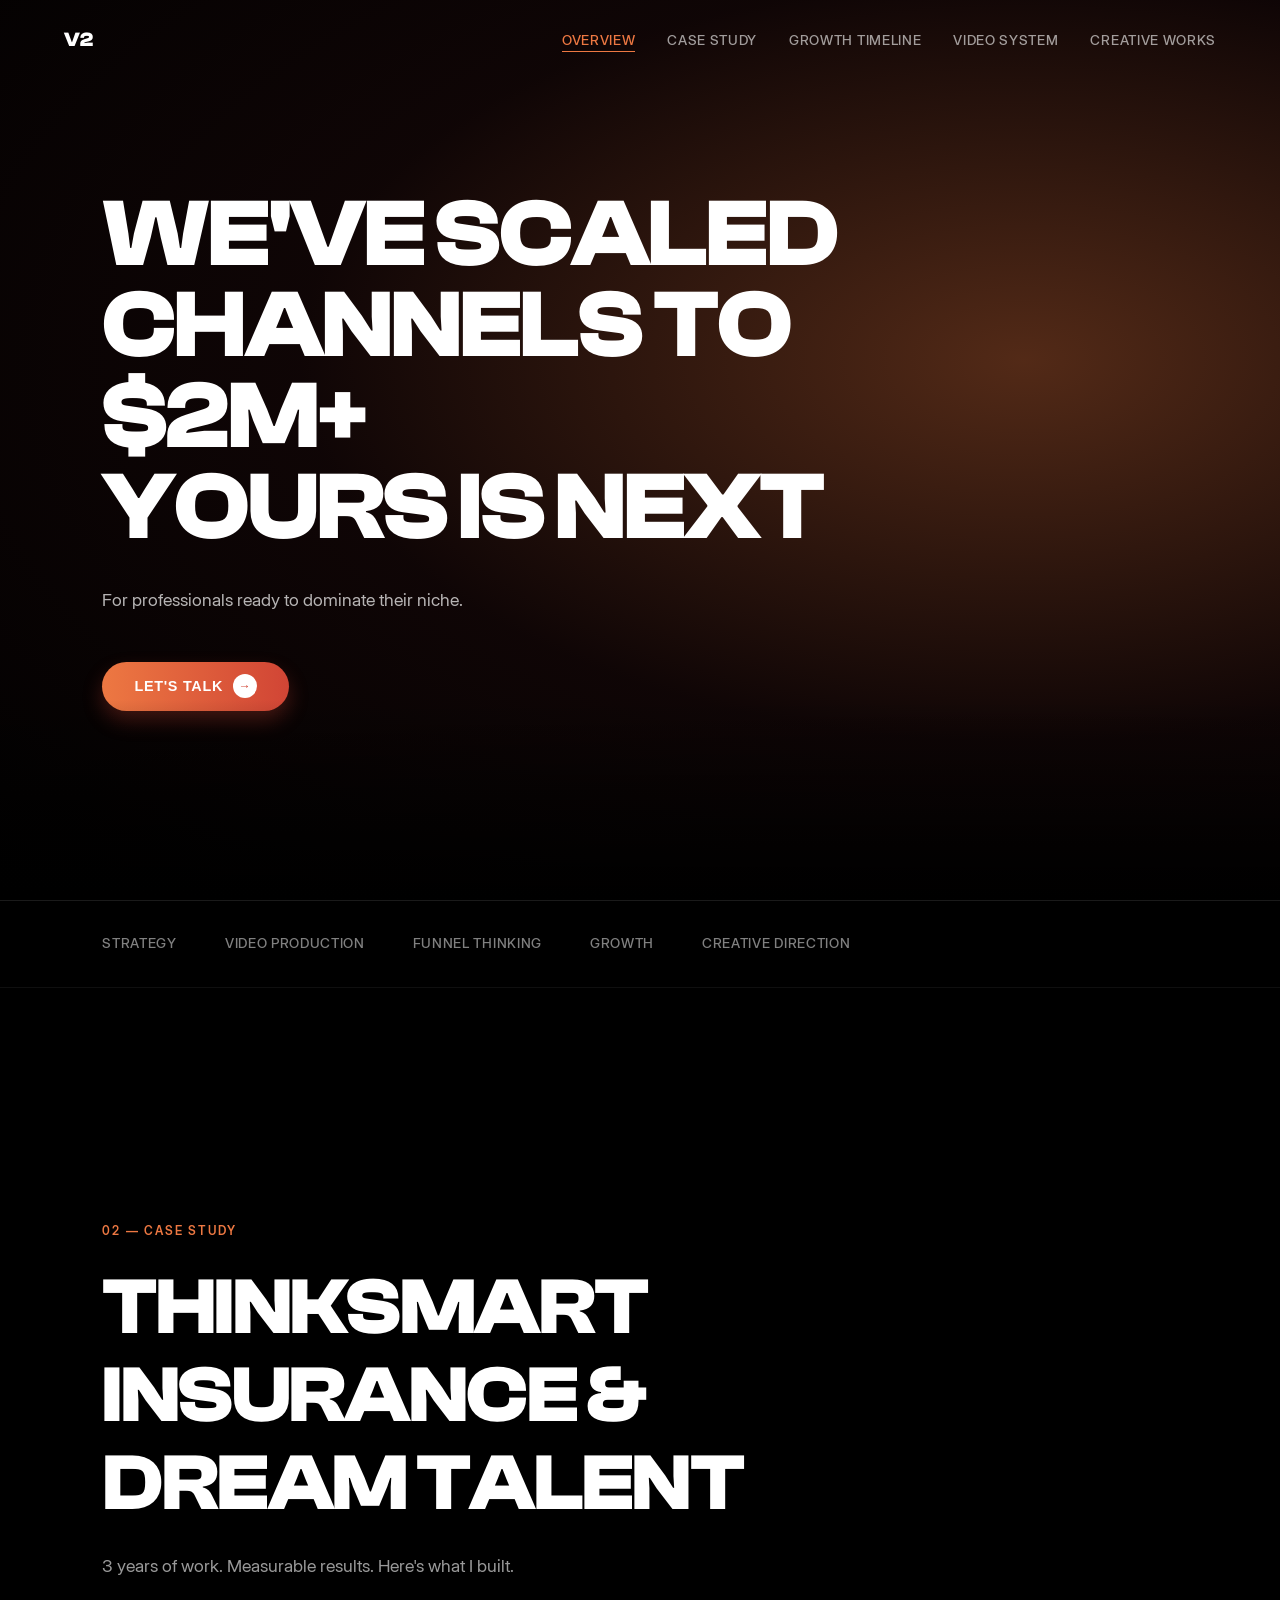
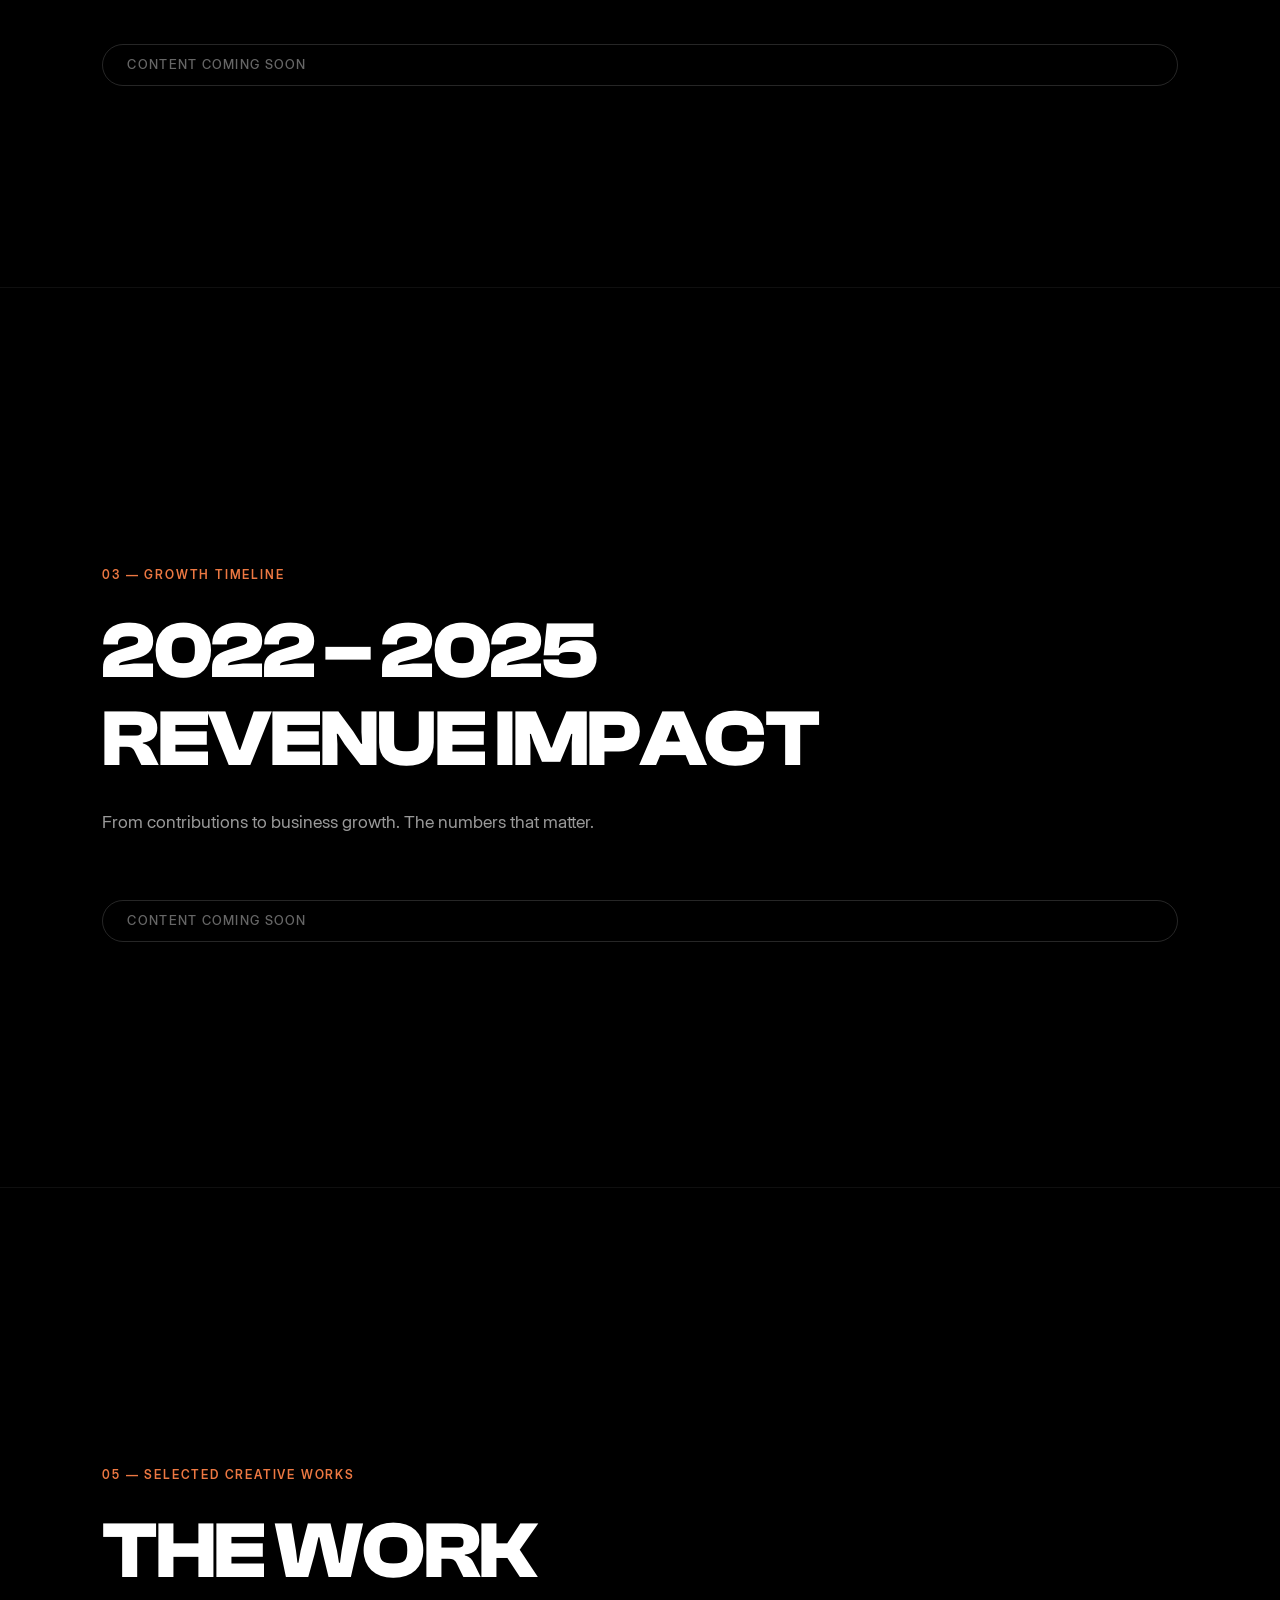
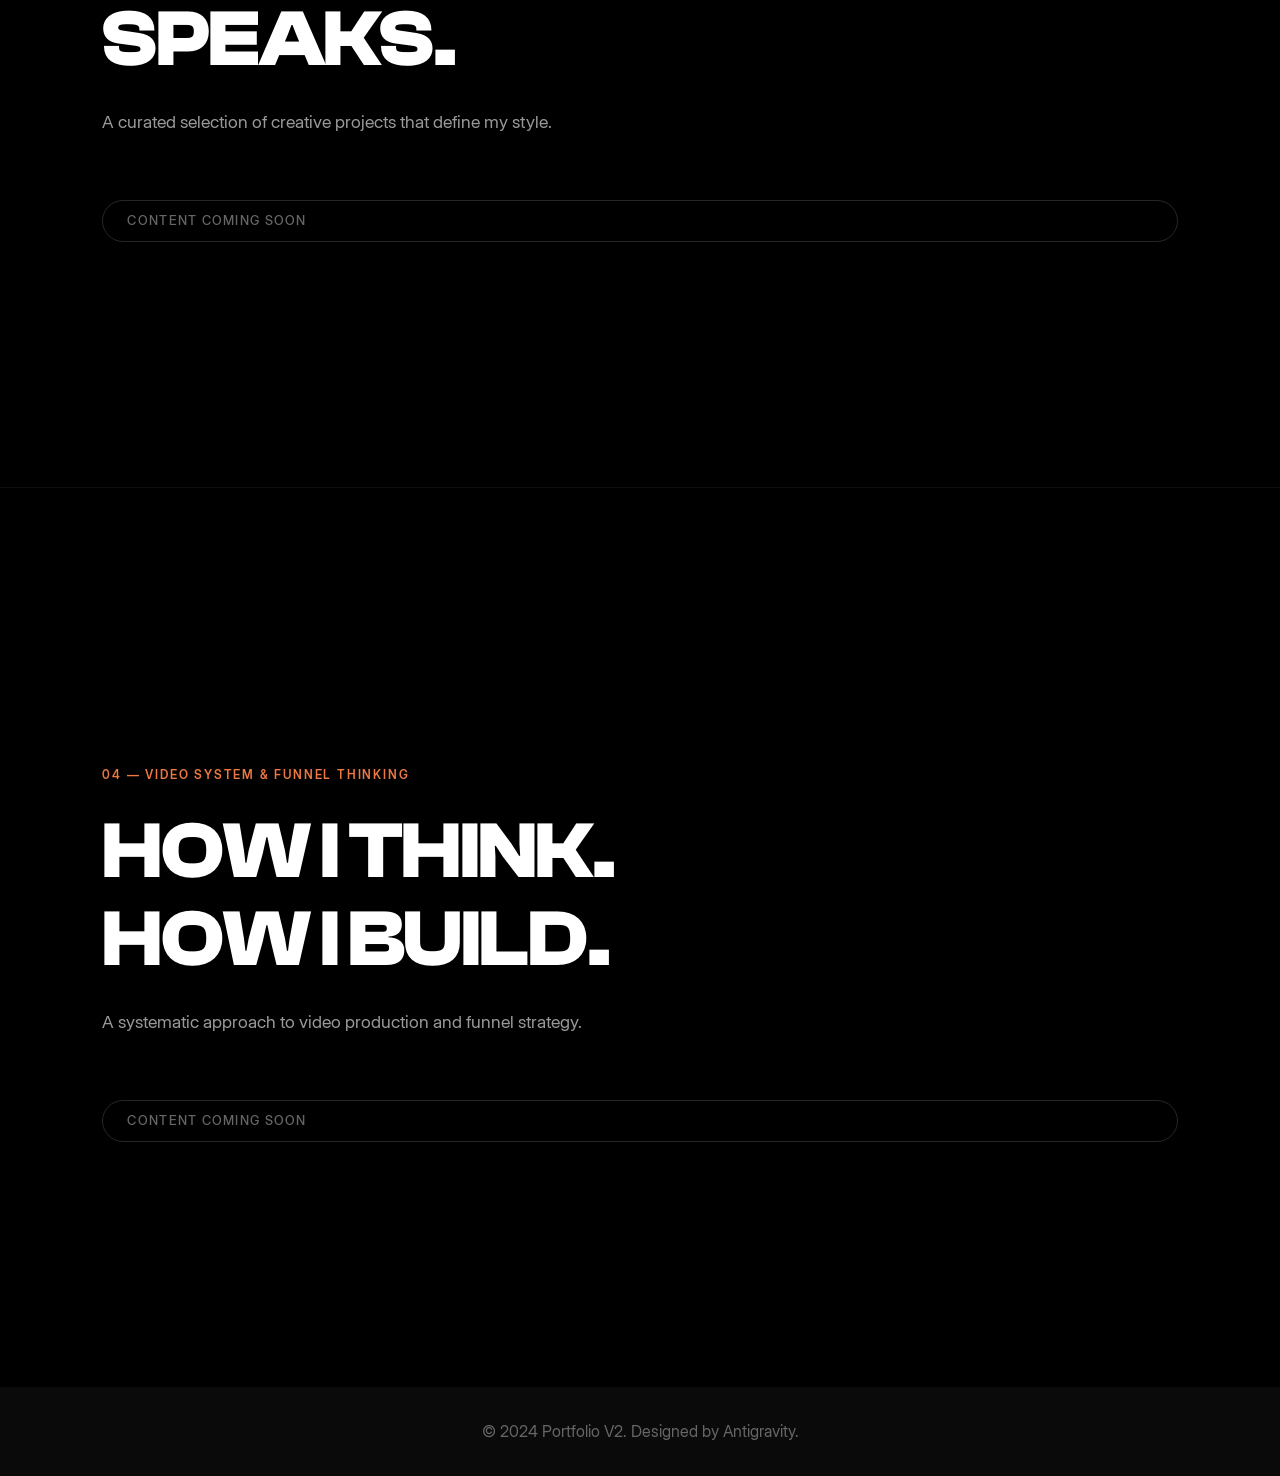
==== index.html @ 2a6b9596 "Add 5-section navigation and modular components" ====
<!doctype html>
<html lang="en">
  <head>
    <meta charset="UTF-8" />
    <meta name="viewport" content="width=device-width, initial-scale=1.0" />
    <title>Portfolio V2 | Modern Design</title>
    <link rel="stylesheet" href="style.css" />
    <meta name="description" content="My Personal Portfolio - A modern and sophisticated website design." />
  </head>
  <body>
    <div id="header-root"></div>
    <main id="main-root"></main>
    <div id="footer-root"></div>

    <script>
      async function loadComponent(id, path) {
        try {
          const res = await fetch(path);
          const html = await res.text();
          document.getElementById(id).insertAdjacentHTML('beforeend', html);
        } catch (e) {
          console.error(`Error loading ${path}:`, e);
        }
      }

      async function init() {
        await loadComponent('header-root', 'components/header.html');
        await Promise.all([
          loadComponent('main-root', 'components/hero.html'),
          loadComponent('main-root', 'components/case-study.html'),
          loadComponent('main-root', 'components/growth-timeline.html'),
          loadComponent('main-root', 'components/video-system.html'),
          loadComponent('main-root', 'components/creative-works.html'),
        ]);
        await loadComponent('footer-root', 'components/footer.html');

        // Smooth scroll for nav links
        document.querySelectorAll('.nav-link').forEach(link => {
          link.addEventListener('click', e => {
            e.preventDefault();
            const target = document.querySelector(link.getAttribute('href'));
            if (target) target.scrollIntoView({ behavior: 'smooth' });
          });
        });

        // Active nav highlight on scroll
        const sections = document.querySelectorAll('section[id]');
        const navLinks = document.querySelectorAll('.nav-link');
        const observer = new IntersectionObserver((entries) => {
          entries.forEach(entry => {
            if (entry.isIntersecting) {
              navLinks.forEach(link => link.classList.remove('active'));
              const active = document.querySelector(`.nav-link[href="#${entry.target.id}"]`);
              if (active) active.classList.add('active');
            }
          });
        }, { threshold: 0.4 });
        sections.forEach(s => observer.observe(s));
      }

      window.addEventListener('DOMContentLoaded', init);
    </script>
  </body>
</html>
---- style.css ----
/* Fonts Setup */
@font-face {
  font-family: 'Clash Display';
  src: url('assets/fonts/clash-display-font/ClashDisplay-Regular.otf') format('opentype');
  font-weight: 400;
  font-style: normal;
}

@font-face {
  font-family: 'Clash Display';
  src: url('assets/fonts/clash-display-font/ClashDisplay-Medium.otf') format('opentype');
  font-weight: 500;
  font-style: normal;
}

@font-face {
  font-family: 'Clash Display';
  src: url('assets/fonts/clash-display-font/ClashDisplay-Semibold.otf') format('opentype');
  font-weight: 600;
  font-style: normal;
}

@font-face {
  font-family: 'Clash Display';
  src: url('assets/fonts/clash-display-font/ClashDisplay-Bold.otf') format('opentype');
  font-weight: 700;
  font-style: normal;
}

@font-face {
  font-family: 'Inter Display';
  src: url('assets/fonts/Inter%20Display/InterDisplay-Regular.ttf') format('truetype');
  font-weight: 400;
  font-style: normal;
}

@font-face {
  font-family: 'Inter Display';
  src: url('assets/fonts/Inter%20Display/InterDisplay-Medium.ttf') format('truetype');
  font-weight: 500;
  font-style: normal;
}

@font-face {
  font-family: 'Inter Display';
  src: url('assets/fonts/Inter%20Display/InterDisplay-SemiBold.ttf') format('truetype');
  font-weight: 600;
  font-style: normal;
}

@font-face {
  font-family: 'Inter Display';
  src: url('assets/fonts/Inter%20Display/InterDisplay-Bold.ttf') format('truetype');
  font-weight: 700;
  font-style: normal;
}

:root {
  --primary-color: #ed7842;
  --primary-light: #ec663c;
  --primary-dark: #d14535;
  --primary-deep: #642325;
  --background-color: #000000;
  --text-color: #ffffff;
  --secondary-bg: #0a0a0a;
  --accent-color: #ed7842;
  --font-heading: 'Clash Display', sans-serif;
  --font-body: 'Inter Display', sans-serif;
  --gradient-main: radial-gradient(circle at 70% 30%, var(--primary-color) 0%, var(--primary-deep) 100%);
}

* {
  margin: 0;
  padding: 0;
  box-sizing: border-box;
}

body {
  font-family: var(--font-body);
  background-color: var(--background-color);
  color: var(--text-color);
  line-height: 1.6;
  overflow-x: hidden;
  -webkit-font-smoothing: antialiased;
}

h1,
h2,
h3,
h4,
h5 {
  font-family: var(--font-heading);
  font-weight: 700;
  line-height: 1.1;
  text-transform: uppercase;
  letter-spacing: -0.02em;
}

header {
  padding: 1.5rem 5%;
  background: transparent;
  position: absolute;
  width: 100%;
  top: 0;
  z-index: 1000;
}

nav {
  display: flex;
  justify-content: space-between;
  align-items: center;
}

.logo {
  font-family: var(--font-heading);
  font-size: 1.25rem;
  font-weight: 900;
  text-transform: uppercase;
  color: #fff;
}

nav ul {
  display: flex;
  list-style: none;
  gap: 2rem;
}

nav ul li a {
  text-decoration: none;
  color: rgba(255, 255, 255, 0.6);
  font-weight: 500;
  font-size: 0.85rem;
  text-transform: uppercase;
  letter-spacing: 0.05em;
  transition: color 0.3s ease;
}

nav ul li a:hover,
nav ul li a.active {
  color: var(--accent-color);
}

nav ul li a.active {
  position: relative;
}

nav ul li a.active::after {
  content: '';
  position: absolute;
  bottom: -4px;
  left: 0;
  width: 100%;
  height: 1px;
  background: var(--accent-color);
}

/* Section Pages */
.section-page {
  min-height: 100vh;
  display: flex;
  flex-direction: column;
  justify-content: center;
  padding: 8rem 8% 6rem;
  background: var(--background-color);
  border-top: 1px solid rgba(255, 255, 255, 0.06);
}

.section-label {
  font-size: 0.75rem;
  font-weight: 600;
  text-transform: uppercase;
  letter-spacing: 0.15em;
  color: var(--accent-color);
  margin-bottom: 1.5rem;
  font-family: var(--font-body);
}

.section-page h2 {
  font-size: clamp(2.5rem, 7vw, 5rem);
  margin-bottom: 1.5rem;
  max-width: 800px;
}

.section-desc {
  font-size: 1.1rem;
  color: rgba(255, 255, 255, 0.6);
  max-width: 600px;
  margin-bottom: 4rem;
}

.coming-soon {
  display: inline-block;
  padding: 0.6rem 1.5rem;
  border: 1px solid rgba(255,255,255,0.15);
  border-radius: 50px;
  font-size: 0.8rem;
  font-weight: 500;
  color: rgba(255,255,255,0.4);
  font-family: var(--font-body);
  text-transform: uppercase;
  letter-spacing: 0.1em;
}

.hero {
  min-height: 100vh;
  display: flex;
  flex-direction: column;
  justify-content: center;
  align-items: flex-start;
  text-align: left;
  padding: 0 8%;
  background: radial-gradient(
    ellipse at 80% 40%,
    rgba(237, 120, 66, 0.35) 0%,
    rgba(100, 35, 37, 0.15) 50%,
    rgba(0, 0, 0, 1) 100%
  );
  position: relative;
  overflow: hidden;
}

.hero::after {
  content: '';
  position: absolute;
  bottom: 0;
  left: 0;
  width: 100%;
  height: 200px;
  background: linear-gradient(to bottom, transparent, var(--background-color));
}

.hero h1 {
  font-size: clamp(3rem, 10vw, 6rem);
  margin-bottom: 2rem;
  max-width: 900px;
  line-height: 0.95;
}

.highlight {
  color: var(--text-color);
  -webkit-text-fill-color: initial;
  background: none;
}

.hero p {
  font-size: 1.1rem;
  color: rgba(255, 255, 255, 0.7);
  margin-bottom: 3rem;
  max-width: 650px;
  font-weight: 400;
}

.cta {
  padding: 0.8rem 2rem;
  font-size: 0.9rem;
  font-weight: 700;
  text-transform: uppercase;
  letter-spacing: 0.05em;
  background: linear-gradient(to right, #ed7842, #d14535);
  color: white;
  border: none;
  border-radius: 50px;
  cursor: pointer;
  display: flex;
  align-items: center;
  gap: 10px;
  transition: all 0.3s cubic-bezier(0.4, 0, 0.2, 1);
  box-shadow: 0 10px 20px rgba(209, 69, 53, 0.3);
}

.cta::after {
  content: '→';
  display: flex;
  align-items: center;
  justify-content: center;
  width: 24px;
  height: 24px;
  background: white;
  color: var(--primary-dark);
  border-radius: 50%;
  font-size: 12px;
}

.cta:hover {
  transform: translateY(-3px) scale(1.02);
  box-shadow: 0 15px 30px rgba(209, 69, 53, 0.4);
}

.topic-list {
  display: flex;
  gap: 3rem;
  padding: 2rem 8%;
  border-top: 1px solid rgba(255, 255, 255, 0.1);
  background: var(--background-color);
  overflow-x: auto;
  scrollbar-width: none;
}

.topic-list::-webkit-scrollbar {
  display: none;
}

.topic-item {
  white-space: nowrap;
  font-size: 0.85rem;
  font-weight: 500;
  color: rgba(255, 255, 255, 0.5);
  text-transform: uppercase;
  letter-spacing: 0.05em;
}

footer {
  padding: 2rem;
  text-align: center;
  background: var(--secondary-bg);
  color: #666;
}
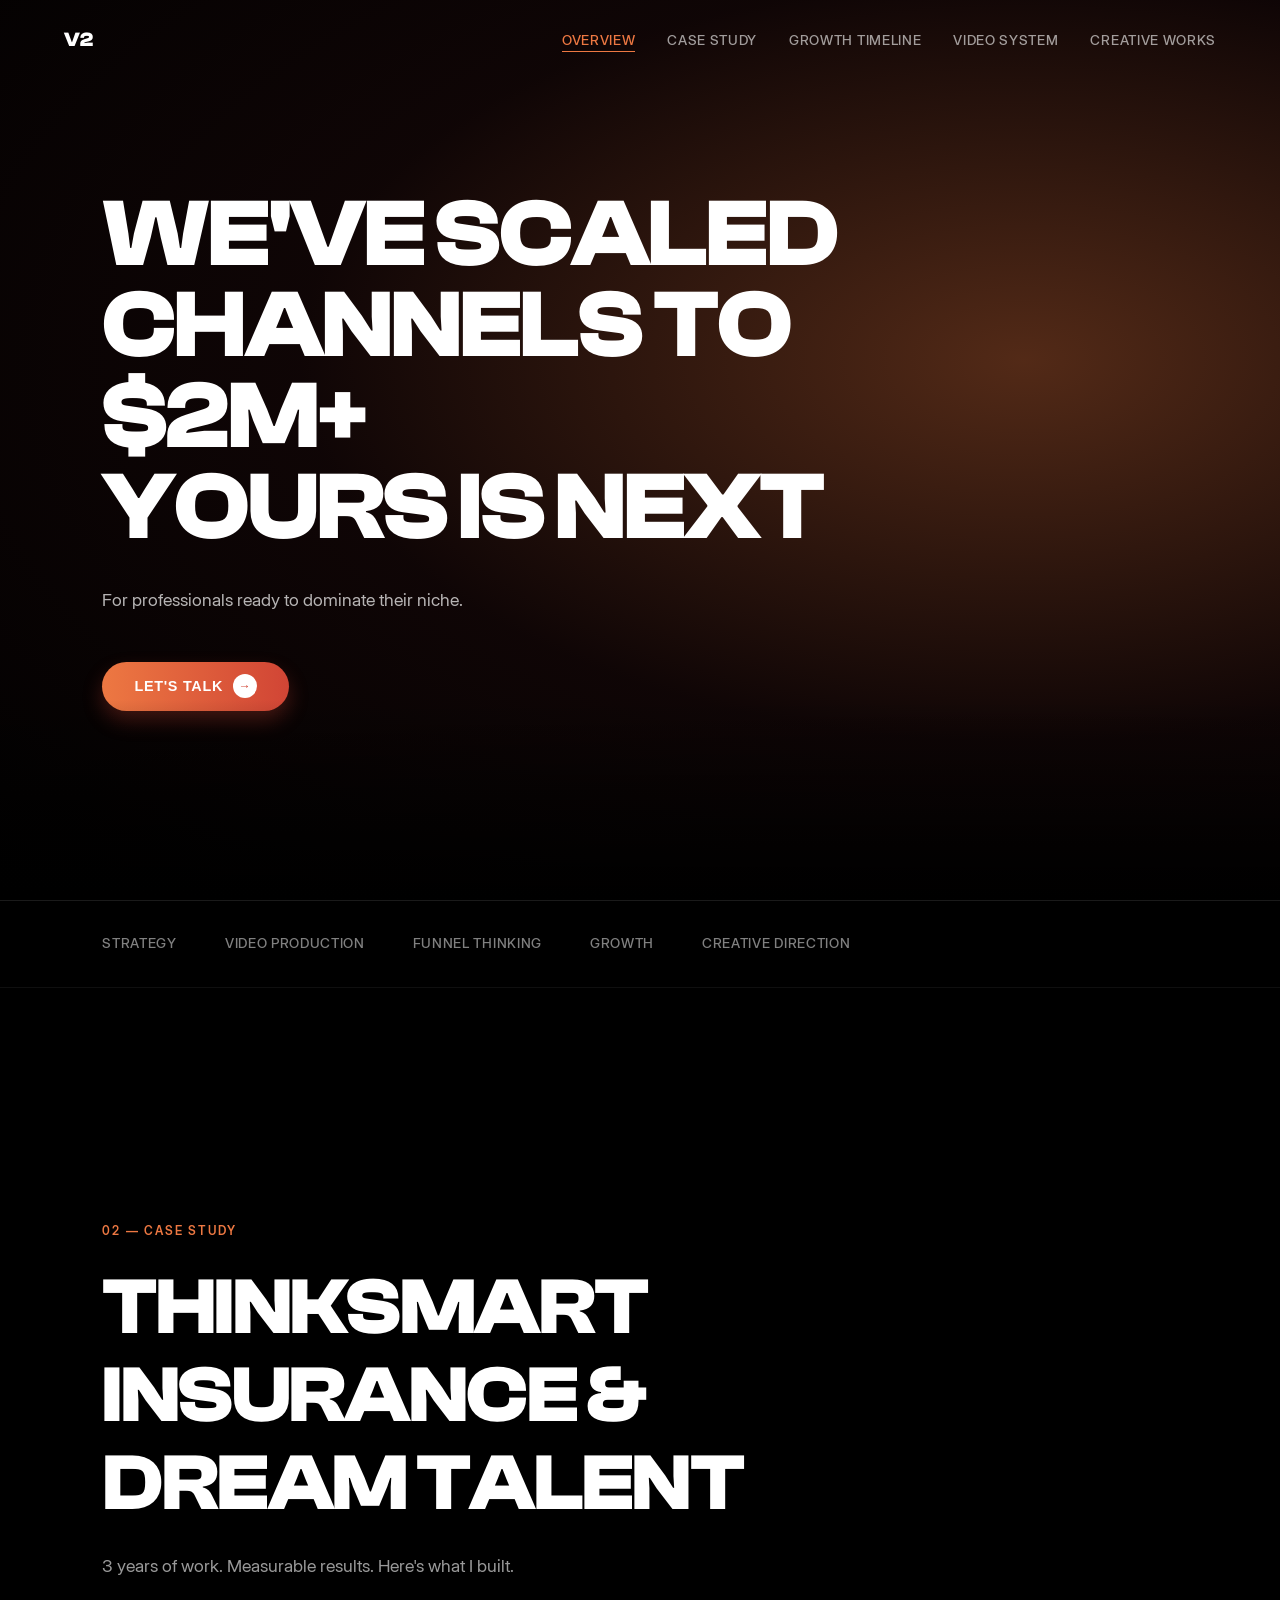
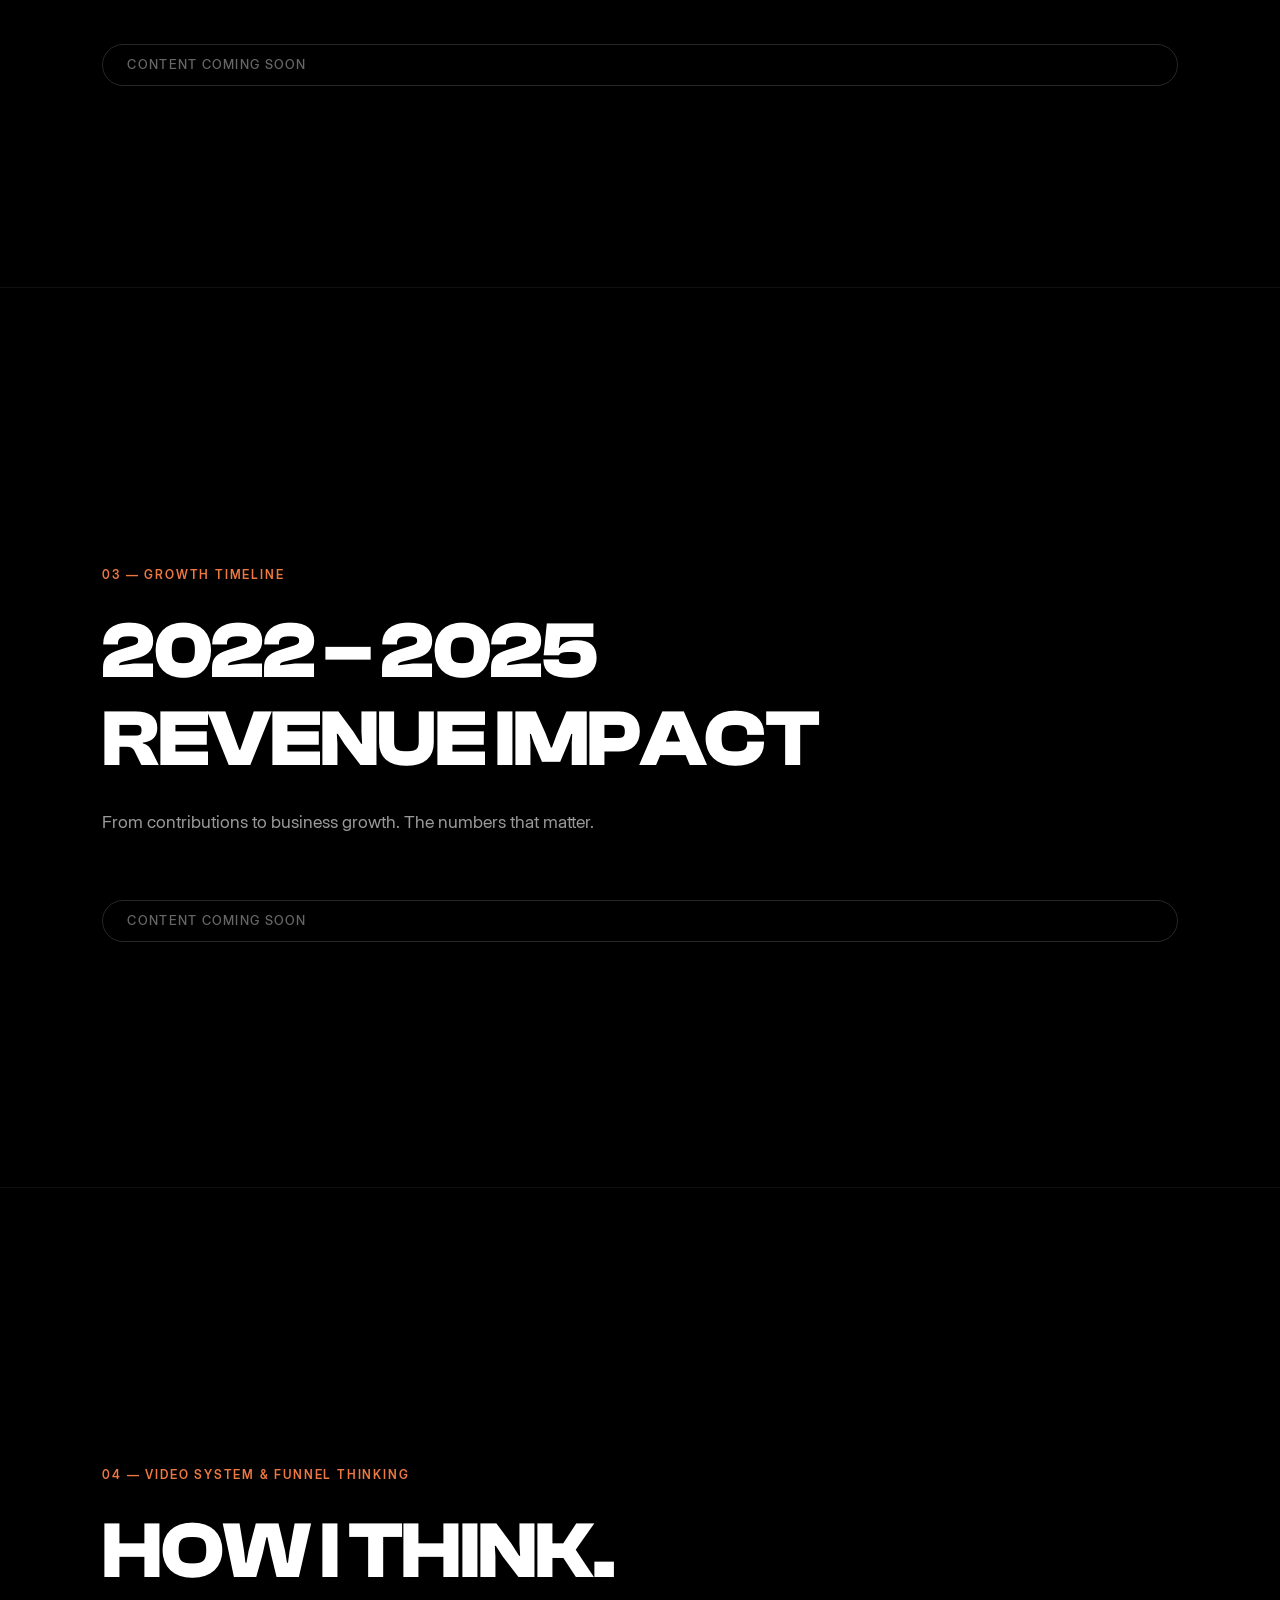
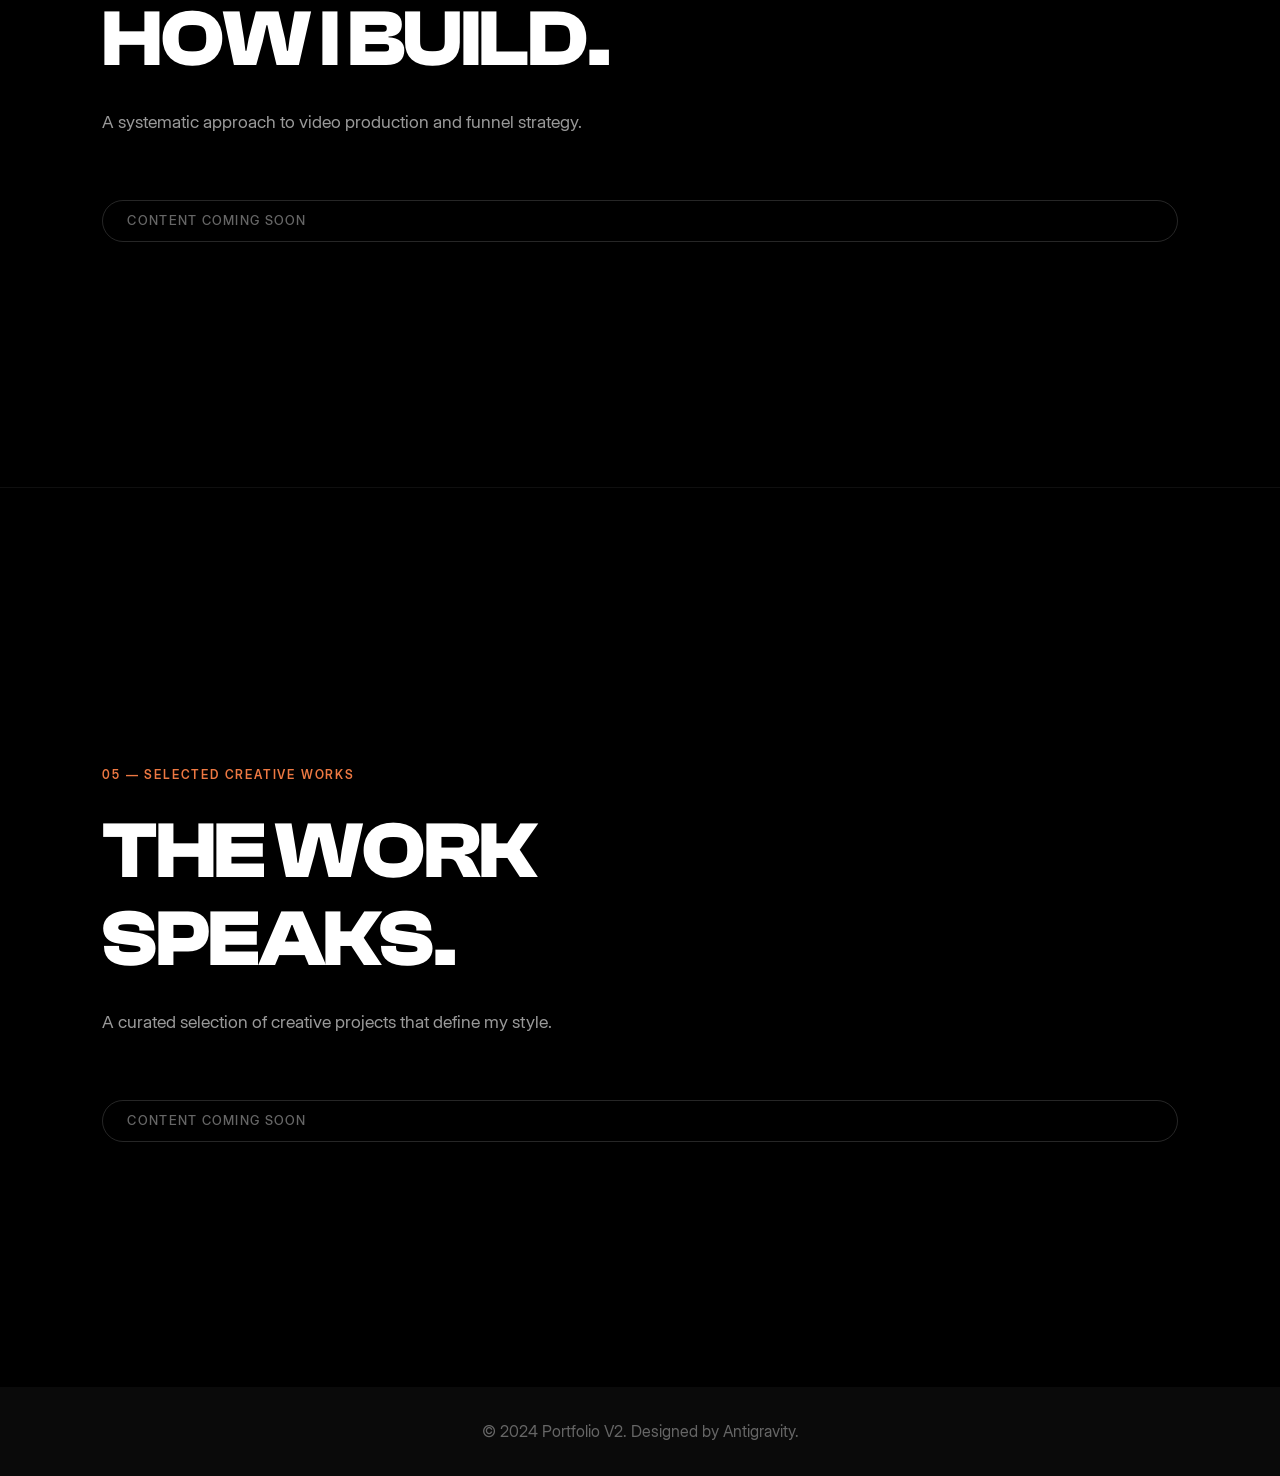
==== commit 5d1e6018: "Fix section load order - Overview first, sequential loading" ====
--- a/index.html
+++ b/index.html
@@ -25,13 +25,14 @@
 
       async function init() {
         await loadComponent('header-root', 'components/header.html');
-        await Promise.all([
-          loadComponent('main-root', 'components/hero.html'),
-          loadComponent('main-root', 'components/case-study.html'),
-          loadComponent('main-root', 'components/growth-timeline.html'),
-          loadComponent('main-root', 'components/video-system.html'),
-          loadComponent('main-root', 'components/creative-works.html'),
-        ]);
+
+        // Load sections in strict order: 1 → 2 → 3 → 4 → 5
+        await loadComponent('main-root', 'components/hero.html');
+        await loadComponent('main-root', 'components/case-study.html');
+        await loadComponent('main-root', 'components/growth-timeline.html');
+        await loadComponent('main-root', 'components/video-system.html');
+        await loadComponent('main-root', 'components/creative-works.html');
+
         await loadComponent('footer-root', 'components/footer.html');
 
         // Smooth scroll for nav links
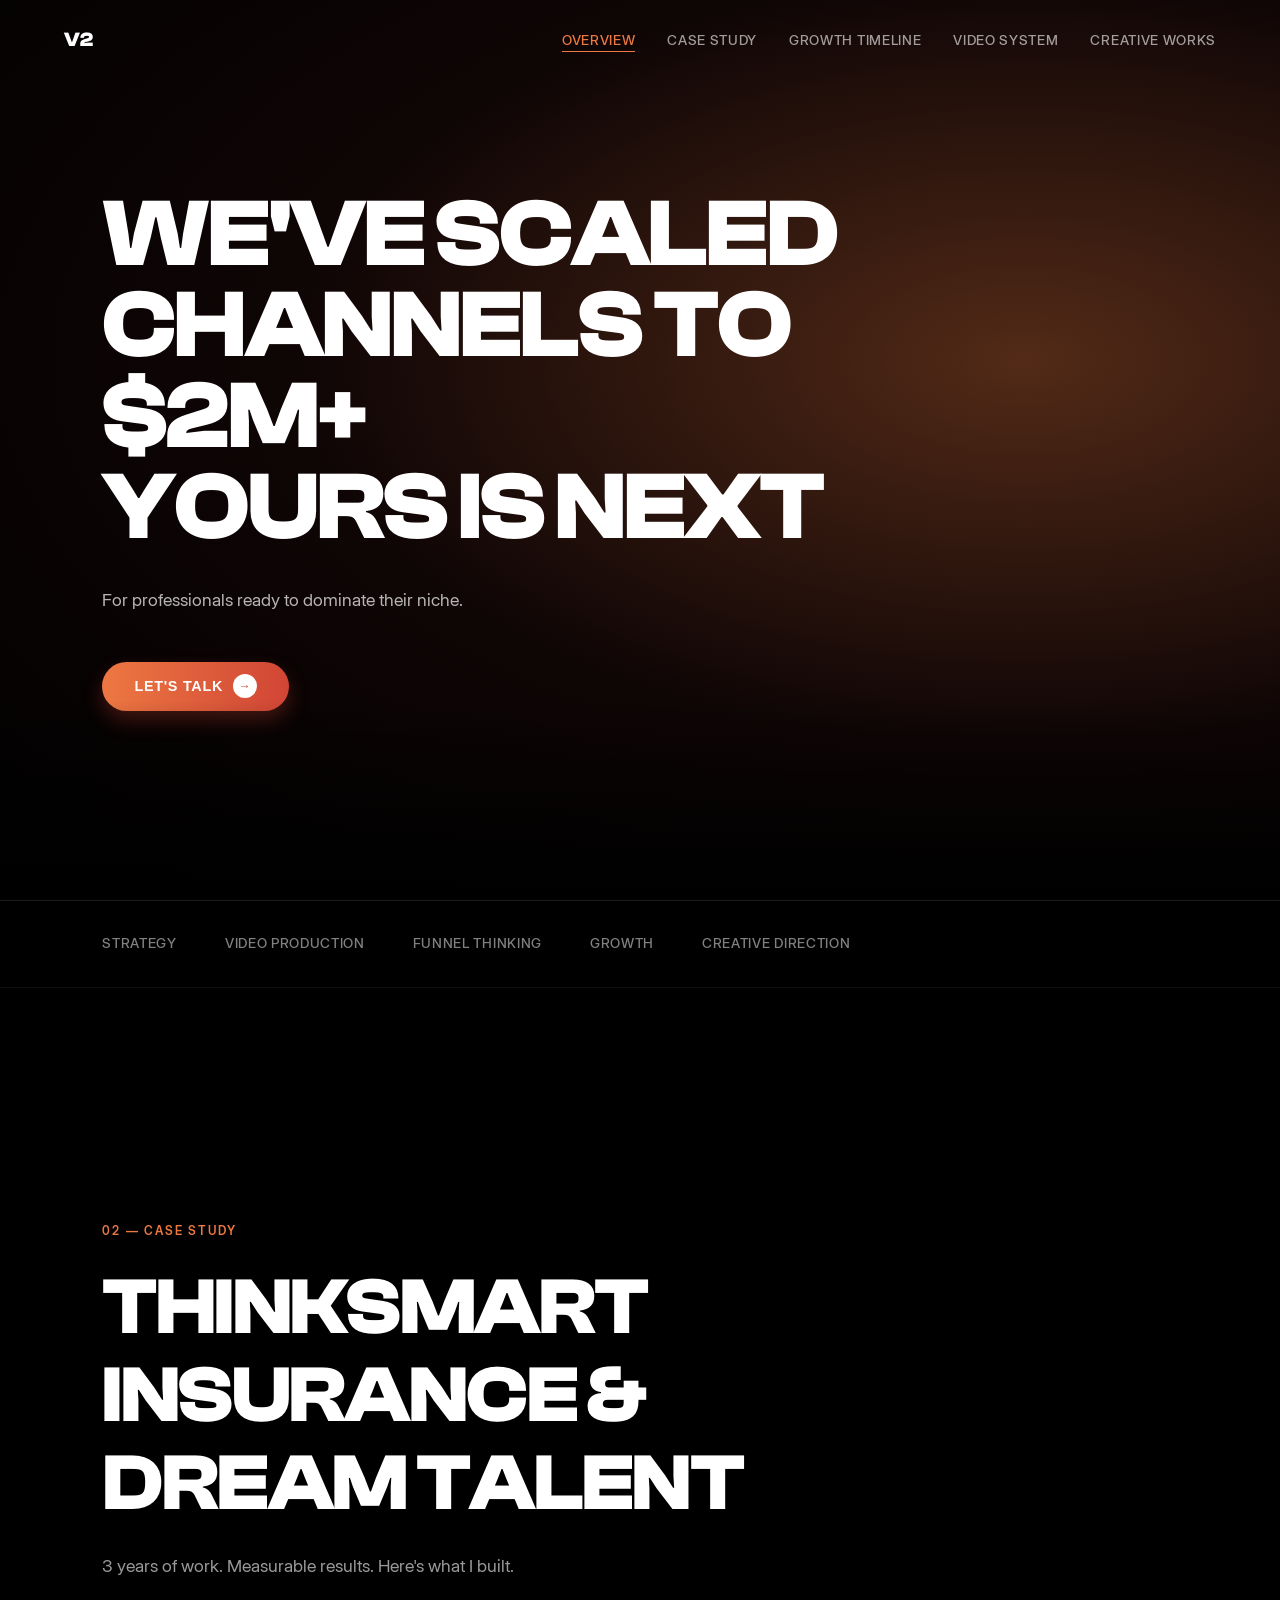
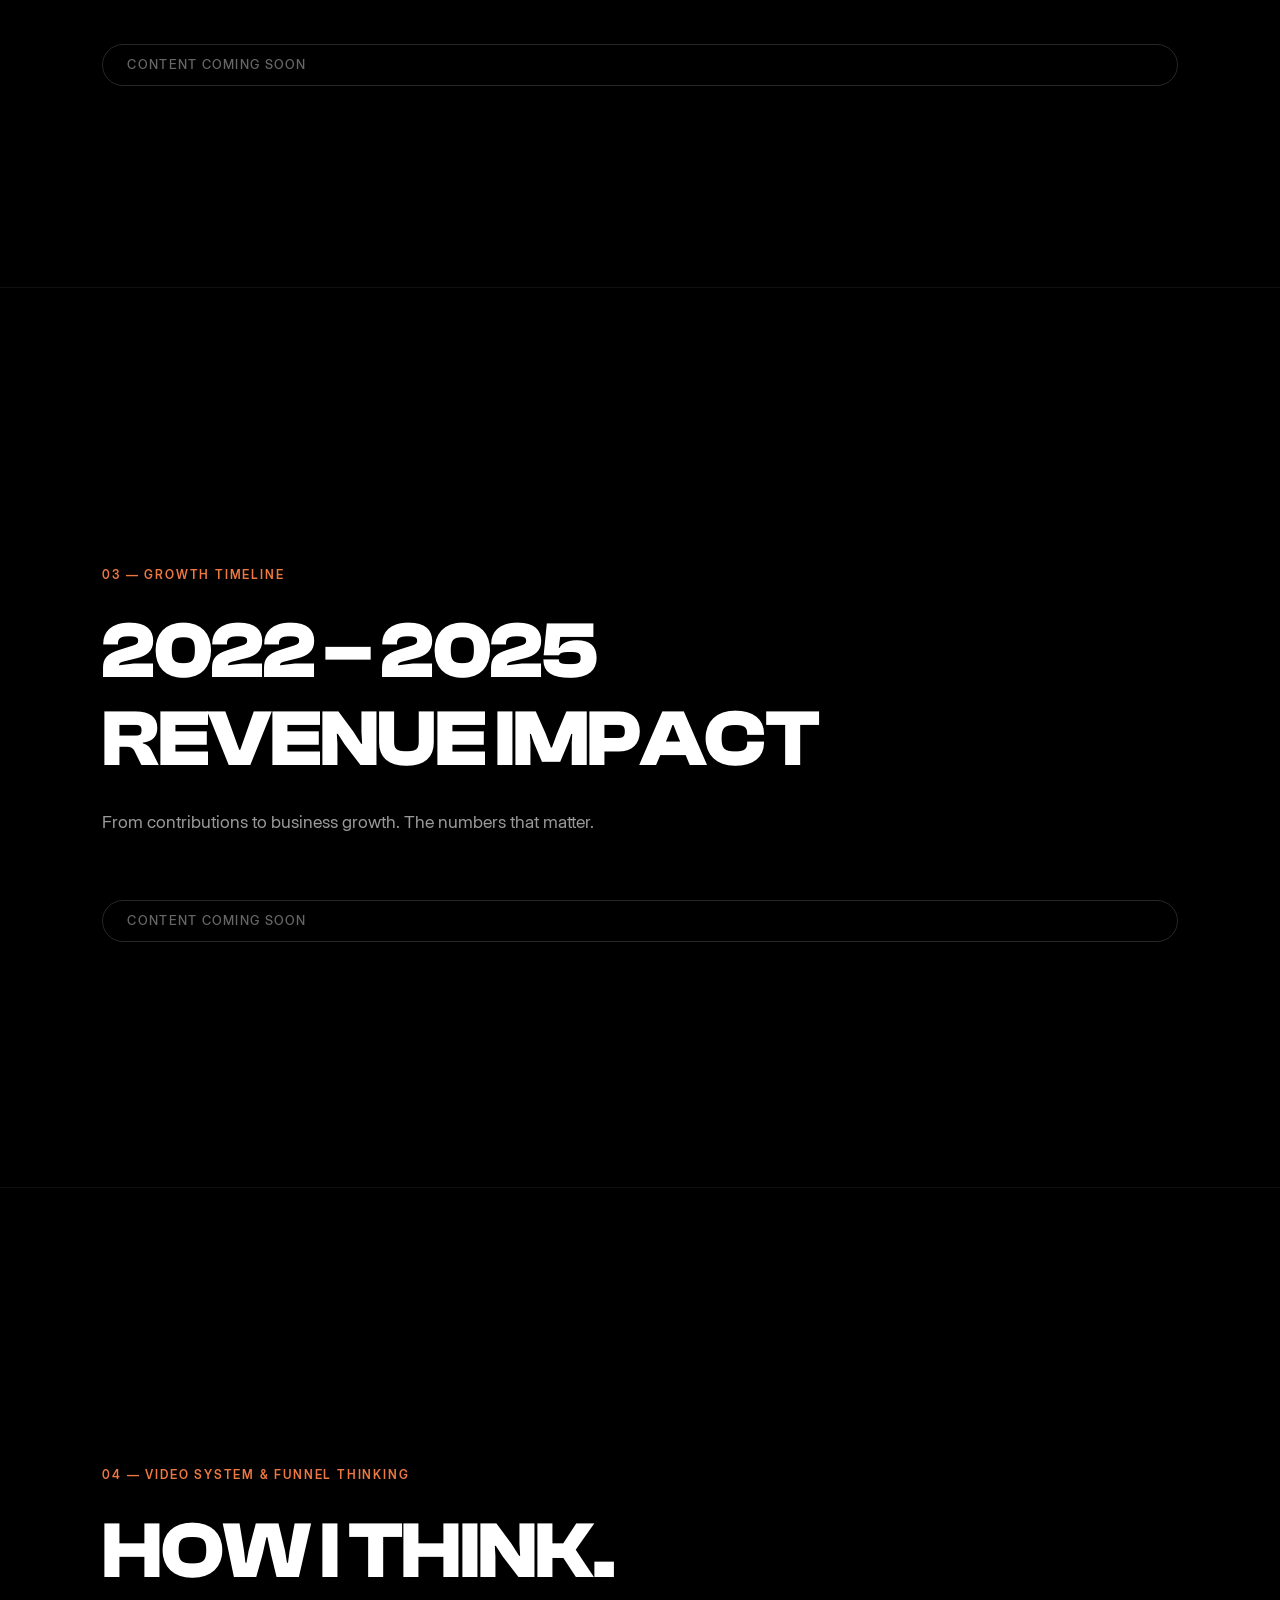
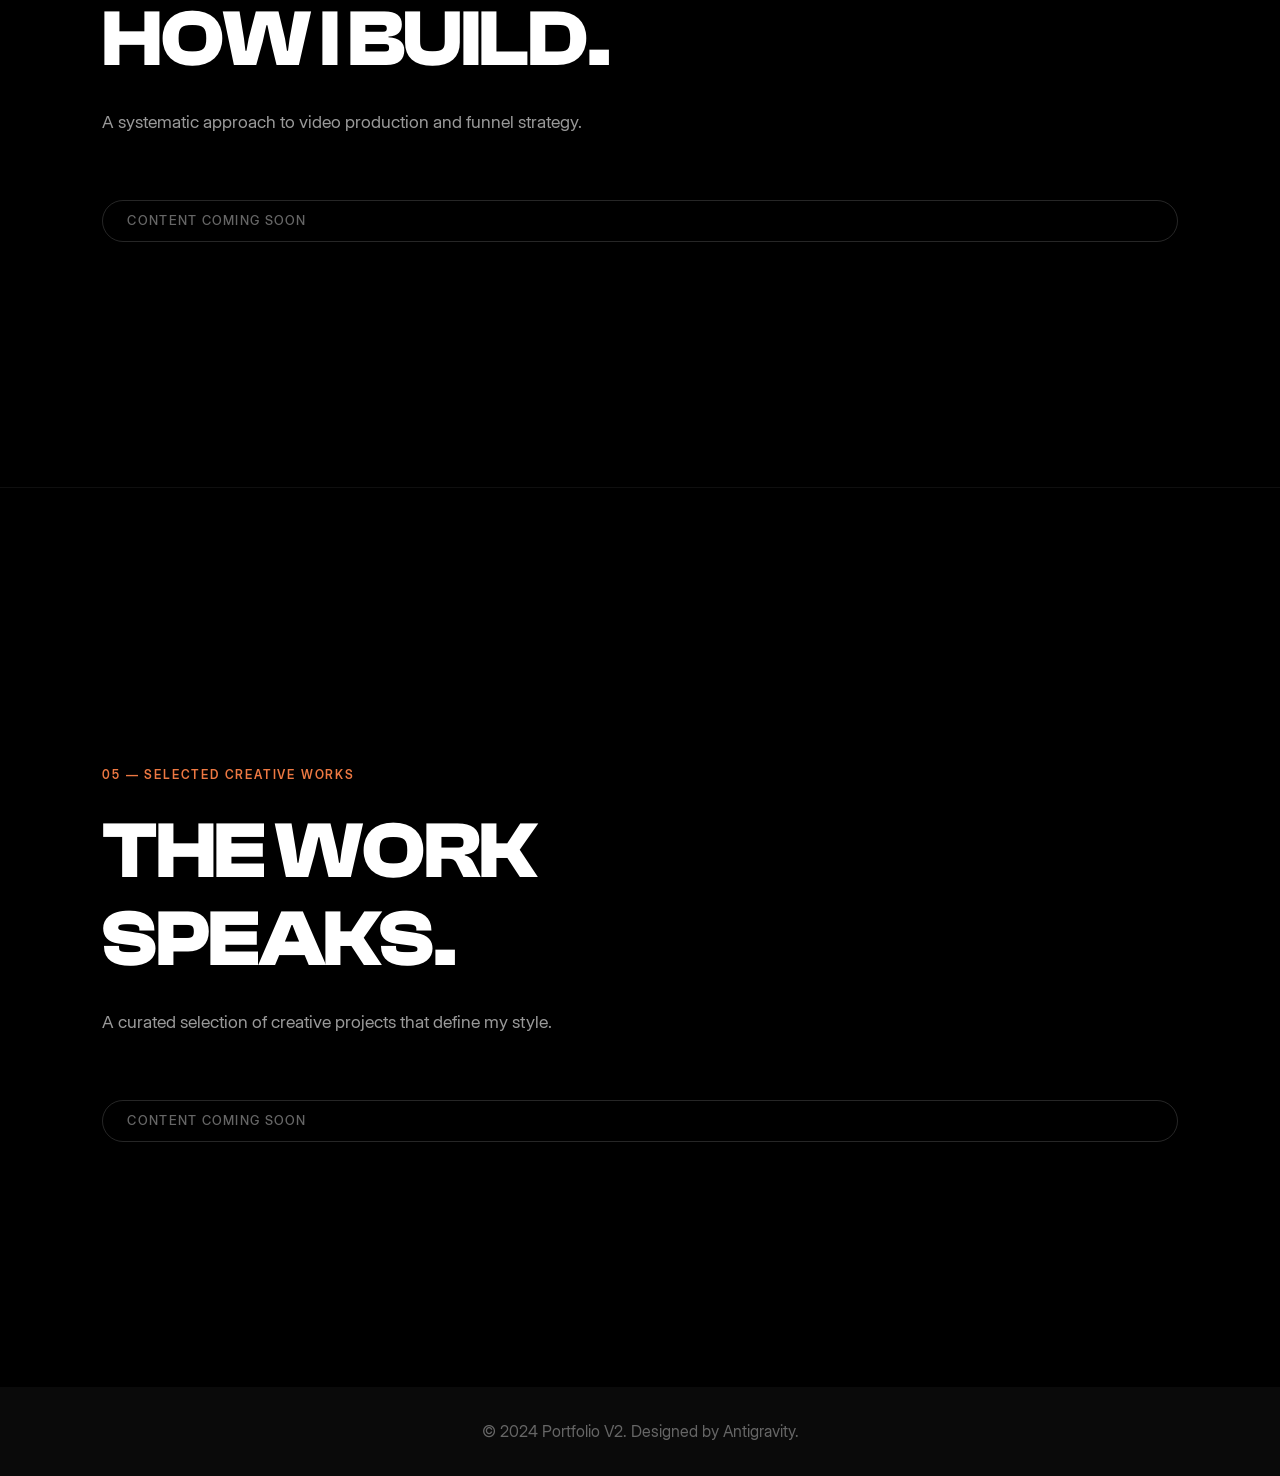
==== commit 8ab04a67: "Make header sticky with glassmorphism effect on scroll" ====
--- a/index.html
+++ b/index.html
@@ -57,6 +57,14 @@
           });
         }, { threshold: 0.4 });
         sections.forEach(s => observer.observe(s));
+
+        // Sticky header on scroll
+        window.addEventListener('scroll', () => {
+          const header = document.querySelector('header');
+          if (header) {
+            header.classList.toggle('scrolled', window.scrollY > 30);
+          }
+        });
       }
 
       window.addEventListener('DOMContentLoaded', init);
--- a/style.css
+++ b/style.css
@@ -99,10 +99,20 @@
 header {
   padding: 1.5rem 5%;
   background: transparent;
-  position: absolute;
+  position: fixed;
   width: 100%;
   top: 0;
   z-index: 1000;
+  transition: background 0.4s ease, backdrop-filter 0.4s ease, padding 0.3s ease;
+}
+
+header.scrolled {
+  background: rgba(0, 0, 0, 0.75);
+  backdrop-filter: blur(16px);
+  -webkit-backdrop-filter: blur(16px);
+  padding-top: 1rem;
+  padding-bottom: 1rem;
+  border-bottom: 1px solid rgba(255, 255, 255, 0.06);
 }
 
 nav {
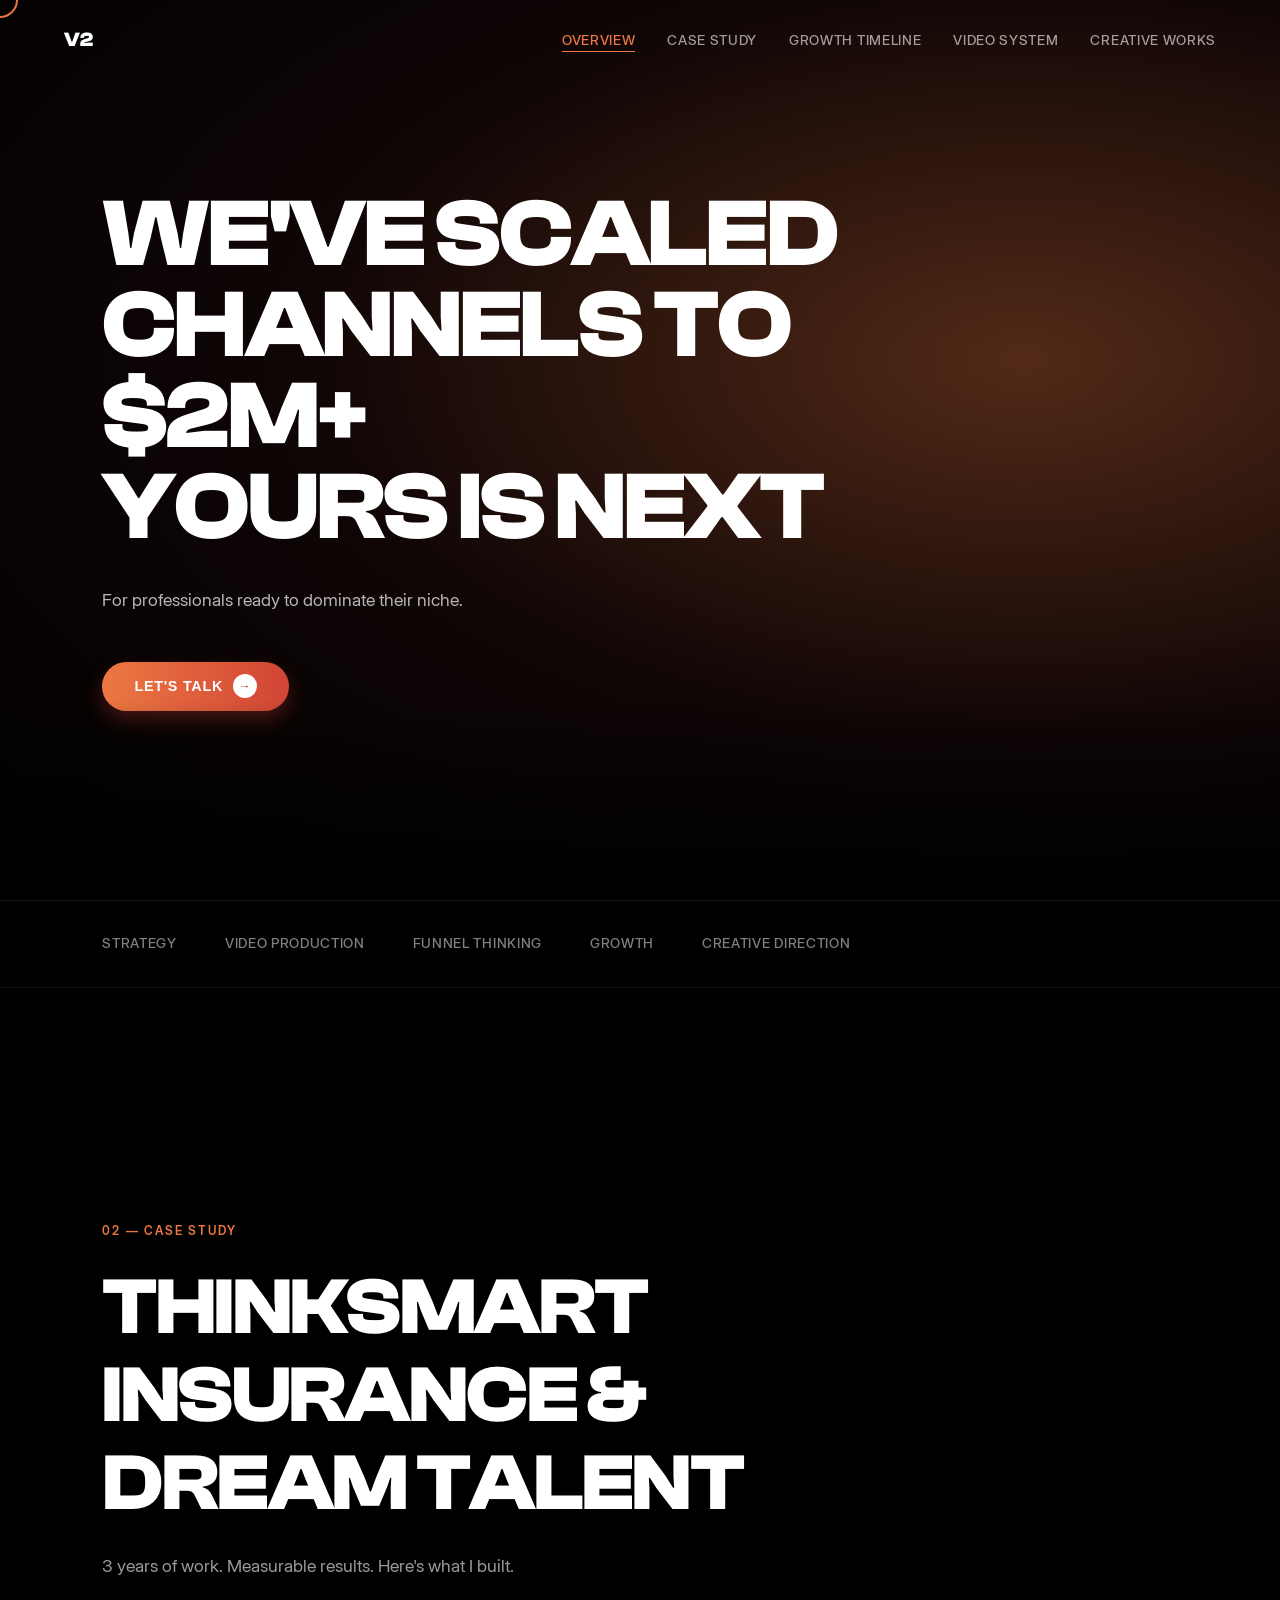
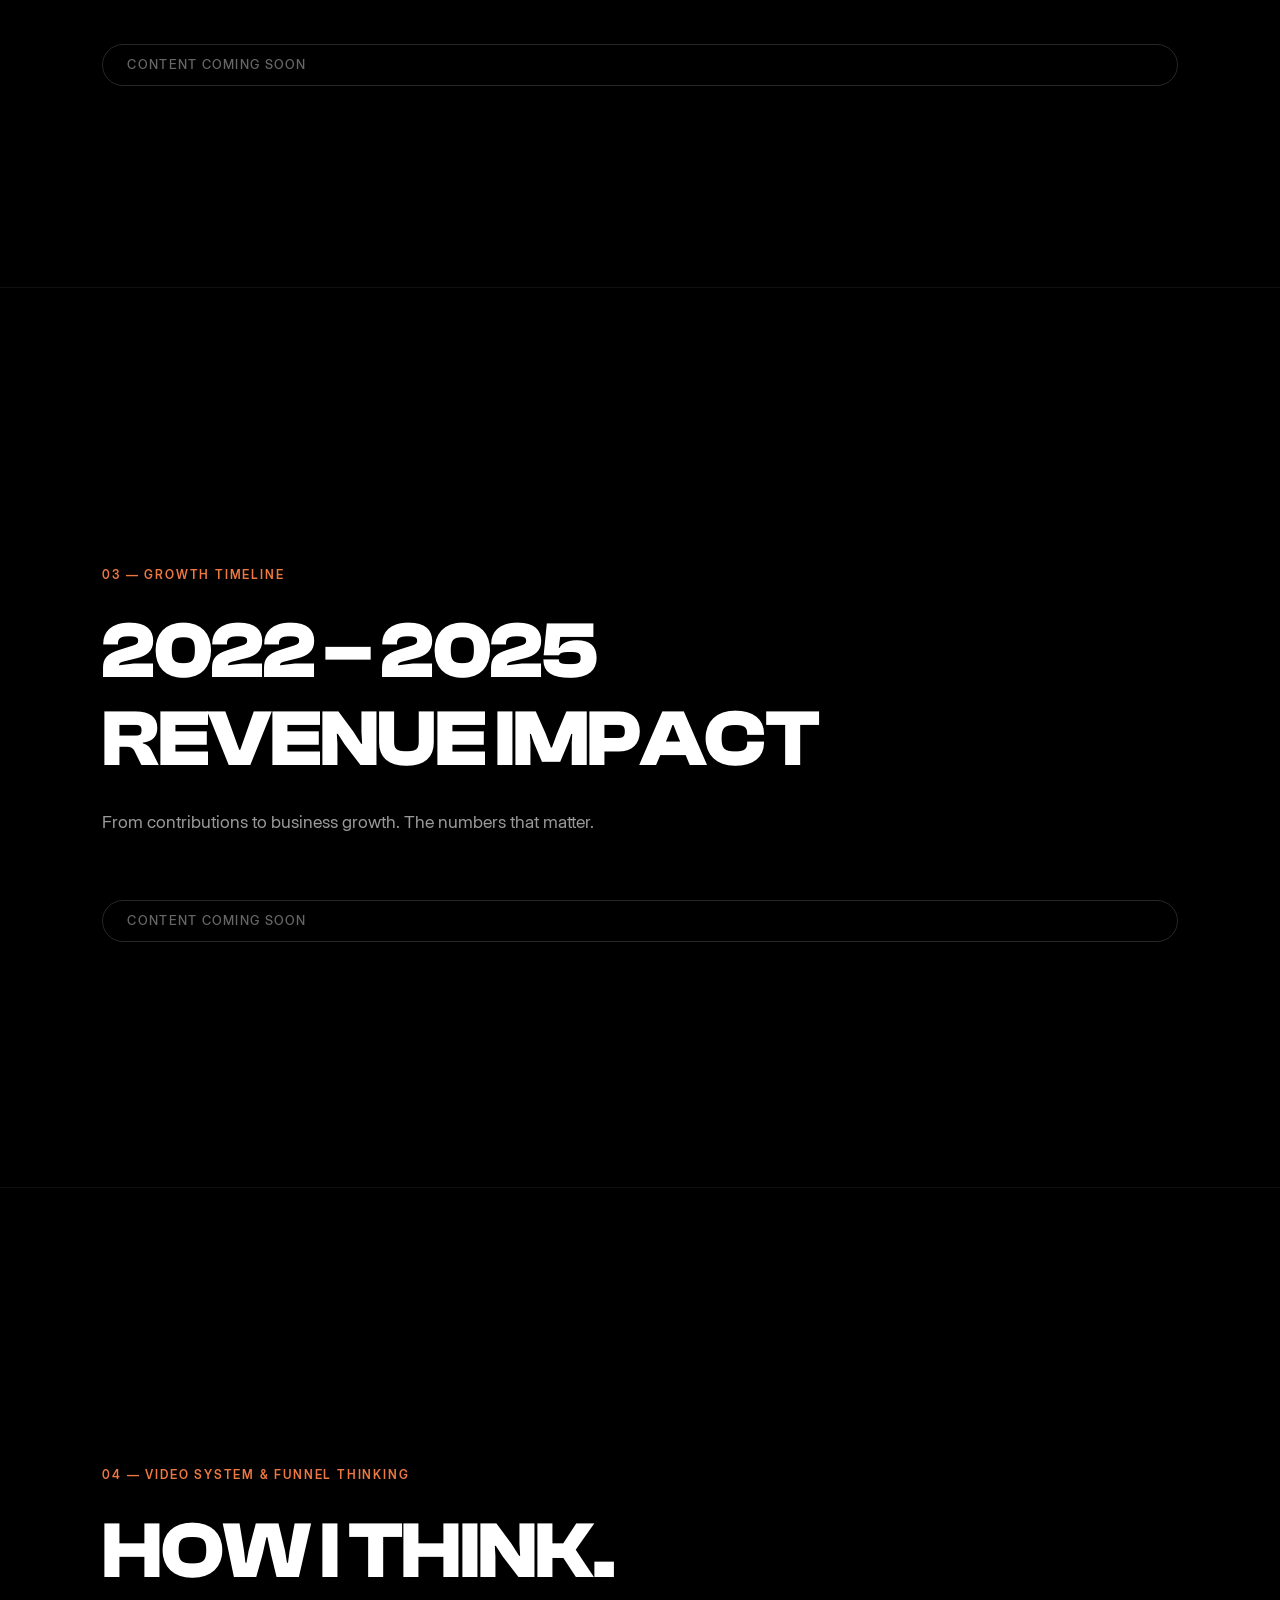
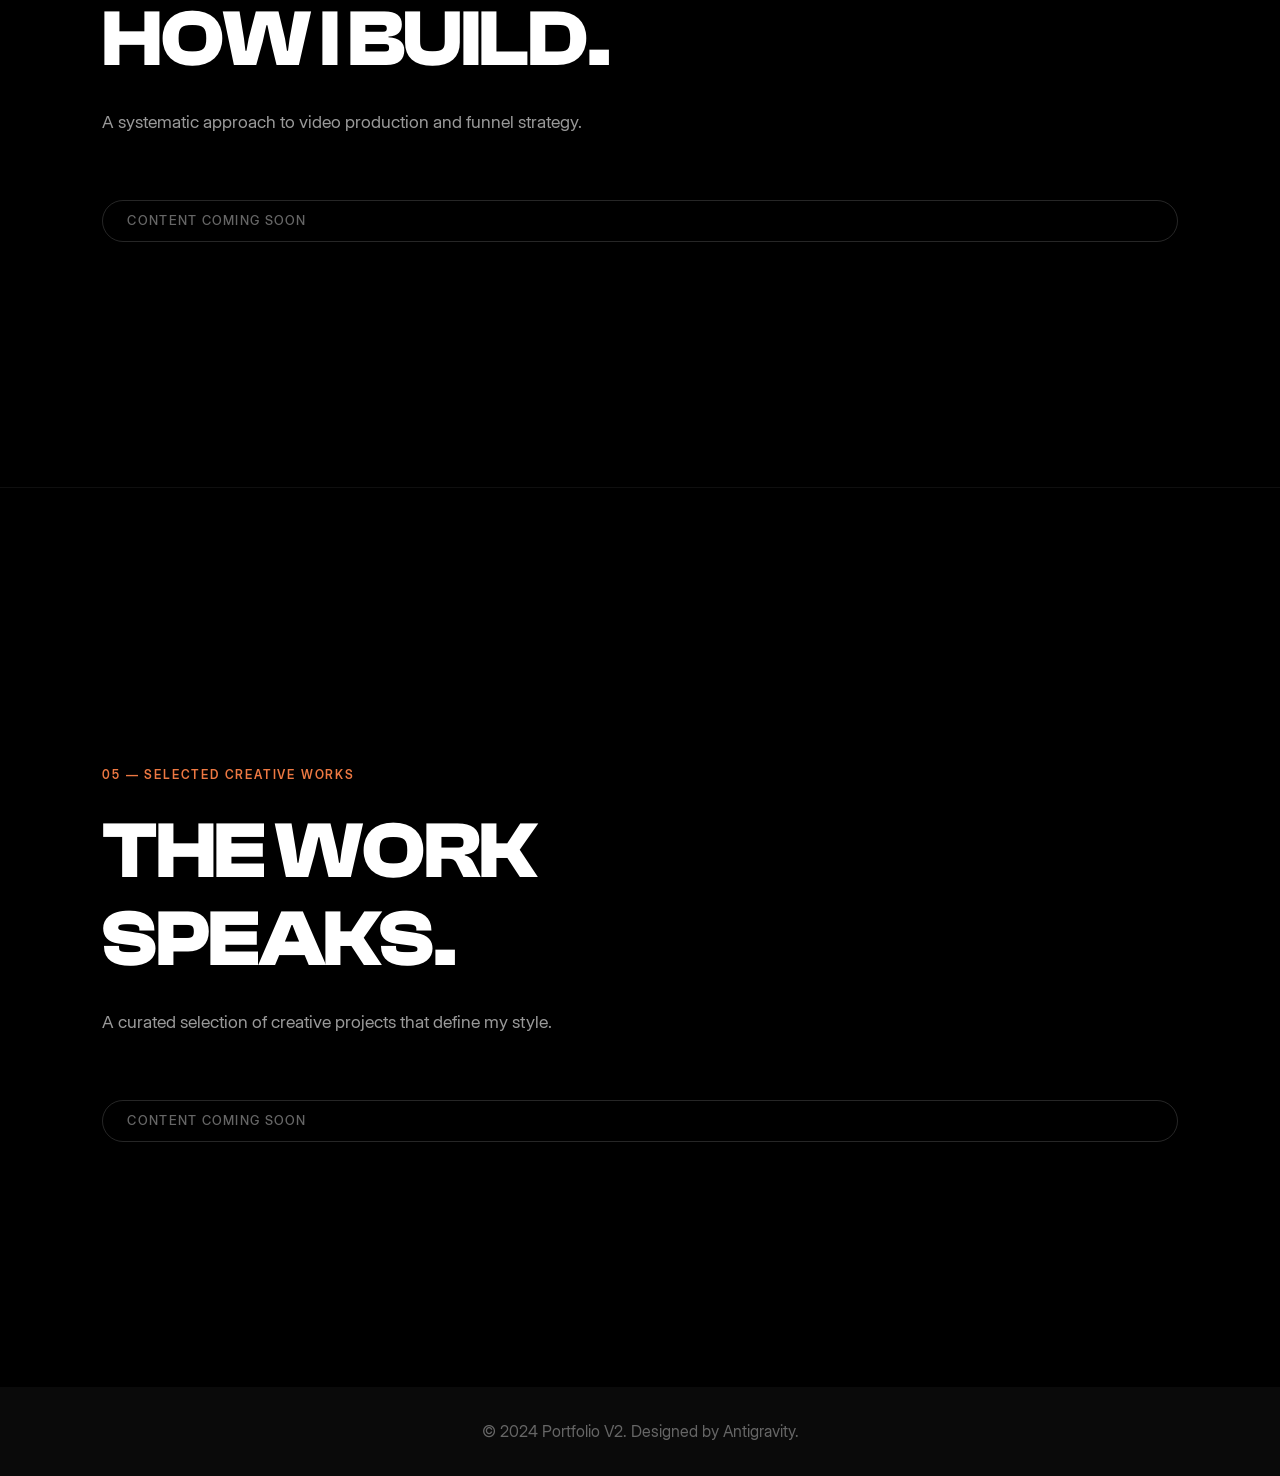
==== commit a90f937f: "Add circle cursor on scroll and back-to-top button" ====
--- a/index.html
+++ b/index.html
@@ -8,6 +8,14 @@
     <meta name="description" content="My Personal Portfolio - A modern and sophisticated website design." />
   </head>
   <body>
+    <!-- Custom cursor -->
+    <div class="cursor-dot" id="cursor-dot"></div>
+
+    <!-- Back to top -->
+    <button id="back-to-top" aria-label="Back to top">
+      <svg viewBox="0 0 24 24"><polyline points="18 15 12 9 6 15"/></svg>
+    </button>
+
     <div id="header-root"></div>
     <main id="main-root"></main>
     <div id="footer-root"></div>
@@ -58,11 +66,52 @@
         }, { threshold: 0.4 });
         sections.forEach(s => observer.observe(s));
 
-        // Sticky header on scroll
+        // ── Sticky header ──
+        const header = document.querySelector('header');
+
+        // ── Custom cursor ──
+        const cursorDot = document.getElementById('cursor-dot');
+        let cursorX = 0, cursorY = 0;
+        let scrollTimer = null;
+
+        document.addEventListener('mousemove', e => {
+          cursorX = e.clientX;
+          cursorY = e.clientY;
+          cursorDot.style.left = cursorX + 'px';
+          cursorDot.style.top  = cursorY + 'px';
+        });
+
+        document.addEventListener('mousedown', () => cursorDot.classList.add('clicking'));
+        document.addEventListener('mouseup',   () => cursorDot.classList.remove('clicking'));
+
+        // ── Back to Top ──
+        const backBtn = document.getElementById('back-to-top');
+        const section2 = document.getElementById('case-study');
+
+        backBtn.addEventListener('click', () => {
+          window.scrollTo({ top: 0, behavior: 'smooth' });
+        });
+
+        // ── Single scroll listener (all features) ──
         window.addEventListener('scroll', () => {
-          const header = document.querySelector('header');
-          if (header) {
-            header.classList.toggle('scrolled', window.scrollY > 30);
+          const scrollY = window.scrollY;
+
+          // Sticky header
+          if (header) header.classList.toggle('scrolled', scrollY > 30);
+
+          // Custom cursor: show when scrolling, hide when stopped
+          cursorDot.classList.add('visible');
+          document.body.classList.add('is-scrolling');
+          clearTimeout(scrollTimer);
+          scrollTimer = setTimeout(() => {
+            cursorDot.classList.remove('visible');
+            document.body.classList.remove('is-scrolling');
+          }, 800);
+
+          // Back to top: show when reaching section 2
+          if (section2) {
+            const show = scrollY >= section2.offsetTop - 200;
+            backBtn.classList.toggle('visible', show);
           }
         });
       }
--- a/style.css
+++ b/style.css
@@ -67,6 +67,79 @@
   --font-heading: 'Clash Display', sans-serif;
   --font-body: 'Inter Display', sans-serif;
   --gradient-main: radial-gradient(circle at 70% 30%, var(--primary-color) 0%, var(--primary-deep) 100%);
+}
+
+/* ── Custom Cursor ── */
+.cursor-dot {
+  position: fixed;
+  top: 0;
+  left: 0;
+  width: 36px;
+  height: 36px;
+  border: 2px solid var(--accent-color);
+  border-radius: 50%;
+  pointer-events: none;
+  z-index: 9999;
+  transform: translate(-50%, -50%);
+  transition: opacity 0.3s ease, transform 0.15s ease;
+  opacity: 0;
+  mix-blend-mode: difference;
+}
+
+.cursor-dot.visible {
+  opacity: 1;
+}
+
+.cursor-dot.clicking {
+  transform: translate(-50%, -50%) scale(0.7);
+  background: rgba(237, 120, 66, 0.15);
+}
+
+body.is-scrolling {
+  cursor: none;
+}
+
+/* ── Back to Top ── */
+#back-to-top {
+  position: fixed;
+  bottom: 2.5rem;
+  right: 2.5rem;
+  width: 48px;
+  height: 48px;
+  background: linear-gradient(135deg, var(--primary-color), var(--primary-dark));
+  border: none;
+  border-radius: 50%;
+  cursor: pointer;
+  display: flex;
+  align-items: center;
+  justify-content: center;
+  z-index: 999;
+  opacity: 0;
+  transform: translateY(20px);
+  transition: opacity 0.4s ease, transform 0.4s ease, box-shadow 0.3s ease;
+  pointer-events: none;
+  box-shadow: 0 4px 20px rgba(237, 120, 66, 0.3);
+}
+
+#back-to-top.visible {
+  opacity: 1;
+  transform: translateY(0);
+  pointer-events: auto;
+}
+
+#back-to-top:hover {
+  box-shadow: 0 8px 30px rgba(237, 120, 66, 0.5);
+  transform: translateY(-3px);
+}
+
+#back-to-top svg {
+  width: 18px;
+  height: 18px;
+  fill: none;
+  stroke: white;
+  stroke-width: 2.5;
+  stroke-linecap: round;
+  stroke-linejoin: round;
 }
 
 * {
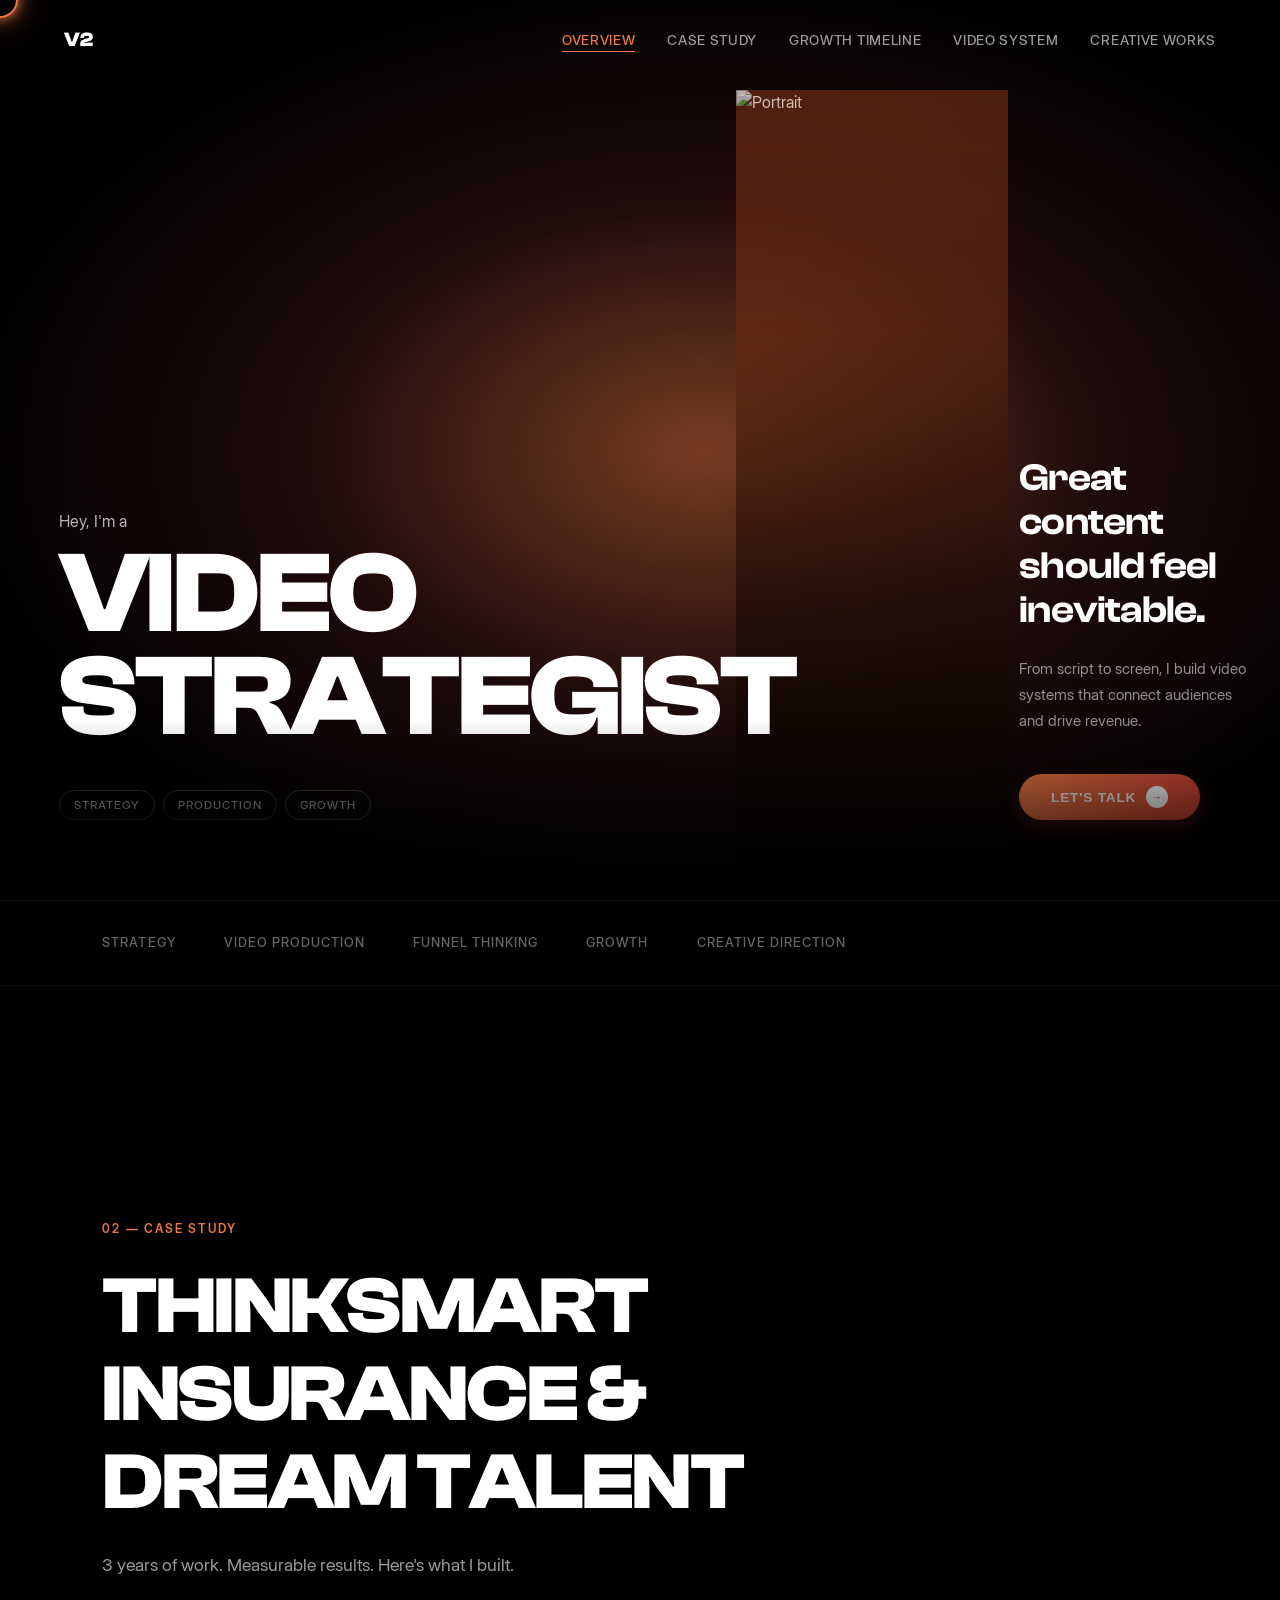
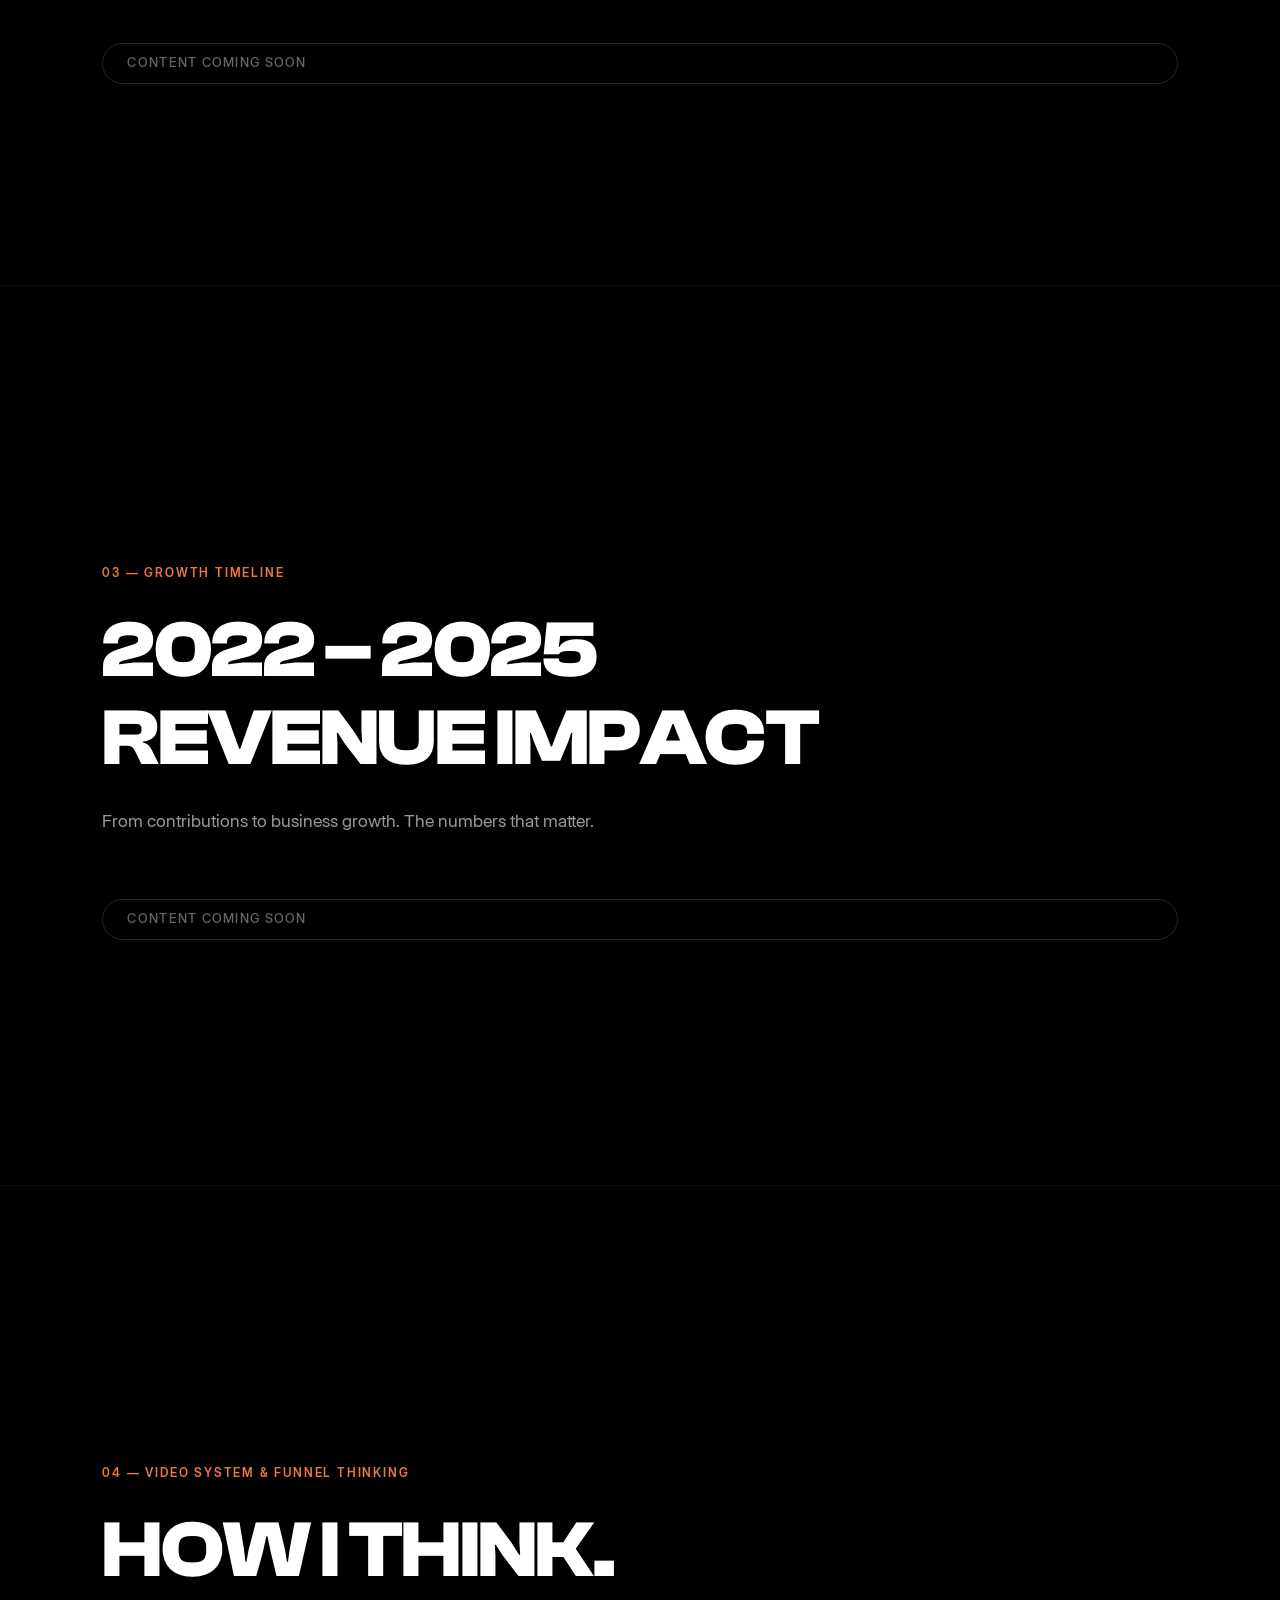
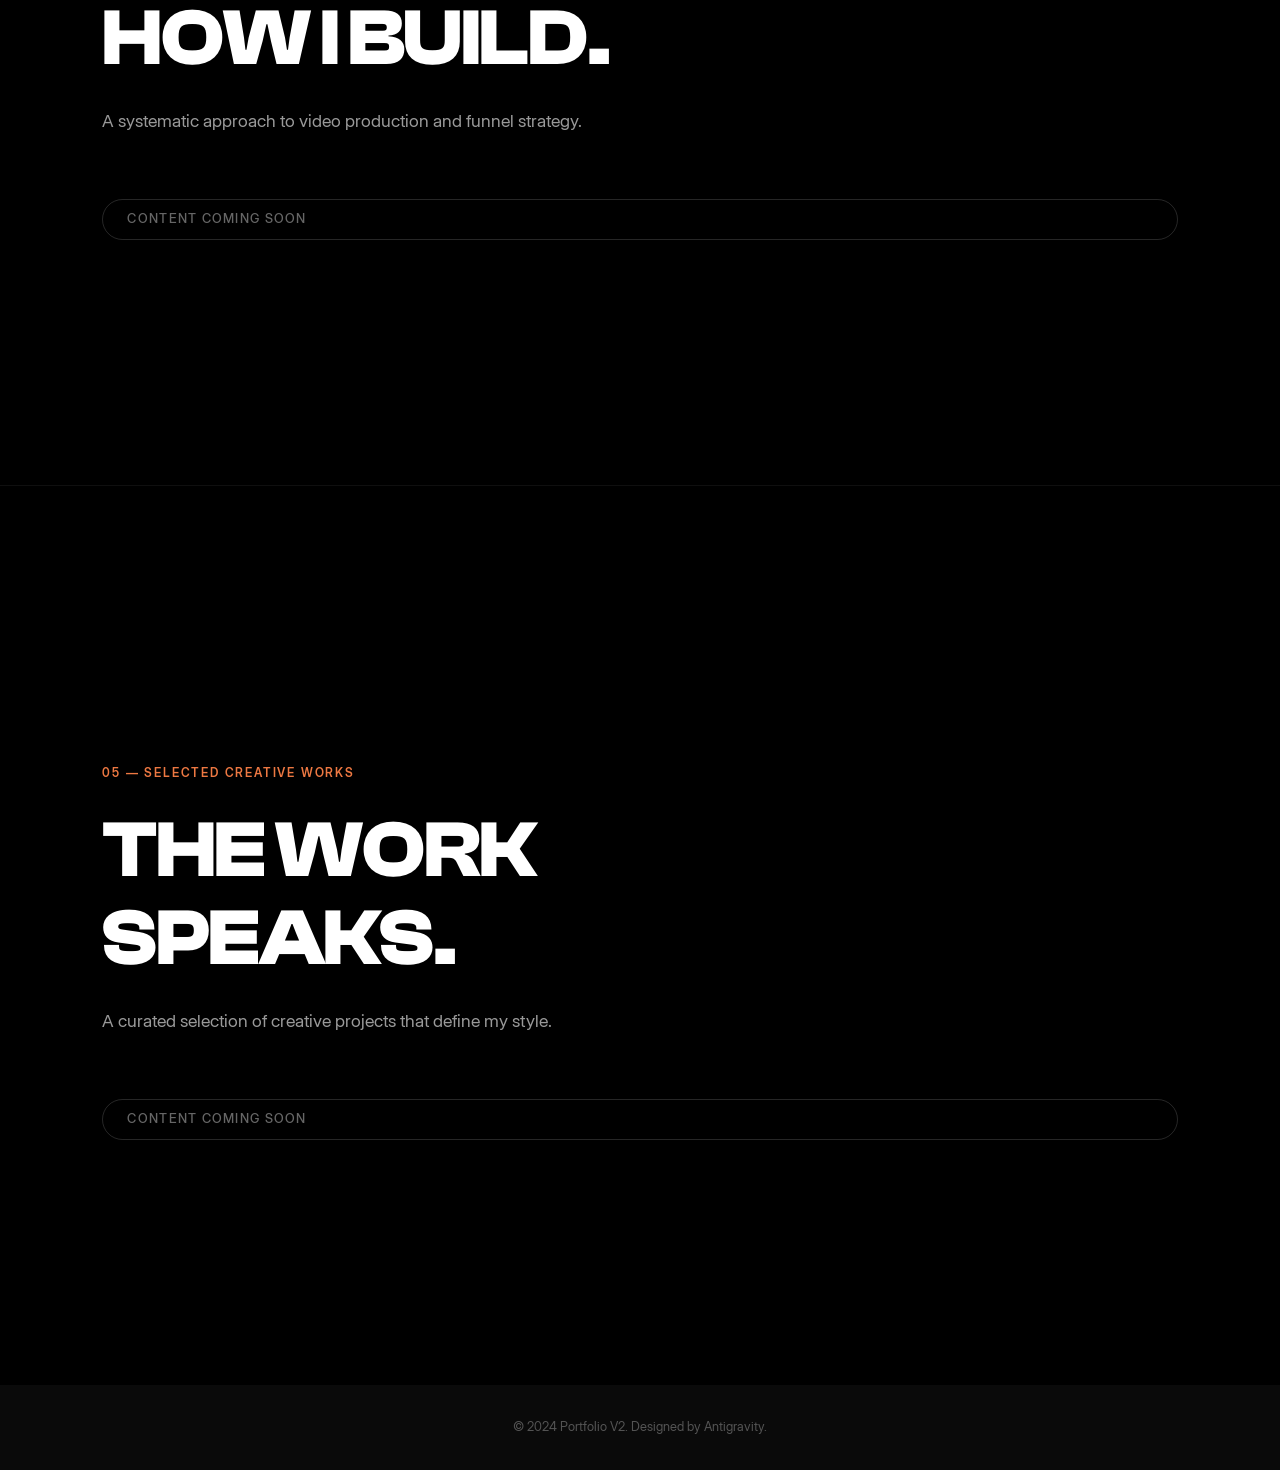
==== commit 41e95292: "Extract cursor/scroll logic to js/cursor.js" ====
--- a/index.html
+++ b/index.html
@@ -55,7 +55,7 @@
         // Active nav highlight on scroll
         const sections = document.querySelectorAll('section[id]');
         const navLinks = document.querySelectorAll('.nav-link');
-        const observer = new IntersectionObserver((entries) => {
+        const observer = new IntersectionObserver(entries => {
           entries.forEach(entry => {
             if (entry.isIntersecting) {
               navLinks.forEach(link => link.classList.remove('active'));
@@ -66,54 +66,10 @@
         }, { threshold: 0.4 });
         sections.forEach(s => observer.observe(s));
 
-        // ── Sticky header ──
-        const header = document.querySelector('header');
-
-        // ── Custom cursor ──
-        const cursorDot = document.getElementById('cursor-dot');
-        let cursorX = 0, cursorY = 0;
-        let scrollTimer = null;
-
-        document.addEventListener('mousemove', e => {
-          cursorX = e.clientX;
-          cursorY = e.clientY;
-          cursorDot.style.left = cursorX + 'px';
-          cursorDot.style.top  = cursorY + 'px';
-        });
-
-        document.addEventListener('mousedown', () => cursorDot.classList.add('clicking'));
-        document.addEventListener('mouseup',   () => cursorDot.classList.remove('clicking'));
-
-        // ── Back to Top ──
-        const backBtn = document.getElementById('back-to-top');
-        const section2 = document.getElementById('case-study');
-
-        backBtn.addEventListener('click', () => {
-          window.scrollTo({ top: 0, behavior: 'smooth' });
-        });
-
-        // ── Single scroll listener (all features) ──
-        window.addEventListener('scroll', () => {
-          const scrollY = window.scrollY;
-
-          // Sticky header
-          if (header) header.classList.toggle('scrolled', scrollY > 30);
-
-          // Custom cursor: show when scrolling, hide when stopped
-          cursorDot.classList.add('visible');
-          document.body.classList.add('is-scrolling');
-          clearTimeout(scrollTimer);
-          scrollTimer = setTimeout(() => {
-            cursorDot.classList.remove('visible');
-            document.body.classList.remove('is-scrolling');
-          }, 800);
-
-          // Back to top: show when reaching section 2
-          if (section2) {
-            const show = scrollY >= section2.offsetTop - 200;
-            backBtn.classList.toggle('visible', show);
-          }
-        });
+        // Load cursor & UI script after all components are ready
+        const cursorScript = document.createElement('script');
+        cursorScript.src = 'js/cursor.js';
+        document.body.appendChild(cursorScript);
       }
 
       window.addEventListener('DOMContentLoaded', init);
--- a/style.css
+++ b/style.css
@@ -81,13 +81,33 @@
   pointer-events: none;
   z-index: 9999;
   transform: translate(-50%, -50%);
-  transition: opacity 0.3s ease, transform 0.15s ease;
+  transition: opacity 0.3s ease, transform 0.15s ease, box-shadow 0.3s ease;
   opacity: 0;
-  mix-blend-mode: difference;
+  mix-blend-mode: normal;
 }
 
 .cursor-dot.visible {
   opacity: 1;
+  box-shadow:
+    0 0 8px 2px rgba(237, 120, 66, 0.6),
+    0 0 20px 6px rgba(237, 120, 66, 0.25),
+    0 0 40px 12px rgba(237, 120, 66, 0.1);
+  animation: cursor-pulse 1.5s ease-in-out infinite;
+}
+
+@keyframes cursor-pulse {
+  0%, 100% {
+    box-shadow:
+      0 0 8px 2px rgba(237, 120, 66, 0.6),
+      0 0 20px 6px rgba(237, 120, 66, 0.25),
+      0 0 40px 12px rgba(237, 120, 66, 0.1);
+  }
+  50% {
+    box-shadow:
+      0 0 12px 4px rgba(237, 120, 66, 0.8),
+      0 0 30px 10px rgba(237, 120, 66, 0.35),
+      0 0 55px 18px rgba(237, 120, 66, 0.15);
+  }
 }
 
 .cursor-dot.clicking {
@@ -284,71 +304,175 @@
   letter-spacing: 0.1em;
 }
 
+/* ── Hero Section (3-column layout) ── */
 .hero {
   min-height: 100vh;
-  display: flex;
-  flex-direction: column;
-  justify-content: center;
-  align-items: flex-start;
-  text-align: left;
-  padding: 0 8%;
-  background: radial-gradient(
-    ellipse at 80% 40%,
-    rgba(237, 120, 66, 0.35) 0%,
-    rgba(100, 35, 37, 0.15) 50%,
-    rgba(0, 0, 0, 1) 100%
-  );
+  display: grid;
+  grid-template-columns: 1fr 1fr 1fr;
+  align-items: end;
+  padding: 0;
+  background:
+    radial-gradient(ellipse at 55% 50%, rgba(237, 120, 66, 0.5) 0%, rgba(100, 35, 37, 0.3) 40%, rgba(0,0,0,1) 75%);
   position: relative;
   overflow: hidden;
 }
 
+/* Left column */
+.hero-left {
+  display: flex;
+  flex-direction: column;
+  justify-content: flex-end;
+  padding: 8rem 4% 5rem 8%;
+  z-index: 2;
+  position: relative;
+}
+
+.hero-eyebrow {
+  font-family: var(--font-body);
+  font-size: 1rem;
+  font-weight: 400;
+  color: rgba(255, 255, 255, 0.7);
+  margin-bottom: 0.5rem;
+  display: block;
+}
+
+.hero-title {
+  font-size: clamp(4rem, 9vw, 7.5rem);
+  font-weight: 700;
+  line-height: 0.9;
+  letter-spacing: -0.03em;
+  text-transform: uppercase;
+  margin-bottom: 2.5rem;
+}
+
+.hero-tags {
+  display: flex;
+  flex-wrap: wrap;
+  gap: 0.5rem;
+}
+
+/* Center column: portrait */
+.hero-center {
+  position: relative;
+  height: 100%;
+  display: flex;
+  align-items: flex-end;
+  z-index: 1;
+}
+
+.hero-photo-wrap {
+  position: relative;
+  width: 100%;
+  height: 90vh;
+}
+
+.hero-photo {
+  width: 100%;
+  height: 100%;
+  object-fit: cover;
+  object-position: top center;
+  display: block;
+  /* Placeholder gradient when no image */
+  background: linear-gradient(to bottom, rgba(237,120,66,0.2), rgba(0,0,0,0.8));
+}
+
+/* Blend portrait into bg */
+.hero-photo-wrap::before {
+  content: '';
+  position: absolute;
+  inset: 0;
+  background: linear-gradient(
+    to bottom,
+    rgba(0,0,0,0.1) 0%,
+    rgba(0,0,0,0) 30%,
+    rgba(0,0,0,0.6) 100%
+  );
+  z-index: 1;
+}
+
+.hero-photo-wrap::after {
+  content: '';
+  position: absolute;
+  inset: 0;
+  /* Warm orange tint */
+  background: rgba(180, 60, 20, 0.25);
+  mix-blend-mode: multiply;
+  z-index: 2;
+}
+
+/* Right column */
+.hero-right {
+  display: flex;
+  flex-direction: column;
+  justify-content: flex-end;
+  padding: 8rem 8% 5rem 4%;
+  z-index: 2;
+  position: relative;
+}
+
+.hero-tagline {
+  font-family: var(--font-heading);
+  font-size: clamp(1.6rem, 3vw, 2.5rem);
+  font-weight: 600;
+  line-height: 1.15;
+  letter-spacing: -0.02em;
+  margin-bottom: 1.5rem;
+  text-transform: none;
+}
+
+.hero-sub {
+  font-size: 0.95rem;
+  color: rgba(255, 255, 255, 0.55);
+  line-height: 1.7;
+  margin-bottom: 2.5rem;
+  max-width: 280px;
+}
+
+/* Bottom fade */
 .hero::after {
   content: '';
   position: absolute;
   bottom: 0;
   left: 0;
   width: 100%;
-  height: 200px;
+  height: 180px;
   background: linear-gradient(to bottom, transparent, var(--background-color));
-}
-
-.hero h1 {
-  font-size: clamp(3rem, 10vw, 6rem);
-  margin-bottom: 2rem;
-  max-width: 900px;
-  line-height: 0.95;
-}
-
-.highlight {
-  color: var(--text-color);
-  -webkit-text-fill-color: initial;
-  background: none;
-}
-
-.hero p {
-  font-size: 1.1rem;
-  color: rgba(255, 255, 255, 0.7);
-  margin-bottom: 3rem;
-  max-width: 650px;
-  font-weight: 400;
-}
-
+  z-index: 3;
+  pointer-events: none;
+}
+
+/* Tag pill */
+.tag {
+  display: inline-block;
+  padding: 0.3rem 0.9rem;
+  border: 1px solid rgba(255, 255, 255, 0.2);
+  border-radius: 50px;
+  font-size: 0.72rem;
+  font-weight: 500;
+  font-family: var(--font-body);
+  color: rgba(255, 255, 255, 0.6);
+  text-transform: uppercase;
+  letter-spacing: 0.08em;
+}
+
+/* ── CTA Button ── */
 .cta {
-  padding: 0.8rem 2rem;
-  font-size: 0.9rem;
+  padding: 0.75rem 2rem;
+  font-size: 0.85rem;
   font-weight: 700;
   text-transform: uppercase;
-  letter-spacing: 0.05em;
+  letter-spacing: 0.06em;
   background: linear-gradient(to right, #ed7842, #d14535);
   color: white;
   border: none;
   border-radius: 50px;
   cursor: pointer;
-  display: flex;
+  display: inline-flex;
   align-items: center;
   gap: 10px;
   transition: all 0.3s cubic-bezier(0.4, 0, 0.2, 1);
-  box-shadow: 0 10px 20px rgba(209, 69, 53, 0.3);
+  box-shadow: 0 8px 20px rgba(209, 69, 53, 0.3);
+  align-self: flex-start;
 }
 
 .cta::after {
@@ -356,45 +480,48 @@
   display: flex;
   align-items: center;
   justify-content: center;
-  width: 24px;
-  height: 24px;
+  width: 22px;
+  height: 22px;
   background: white;
   color: var(--primary-dark);
   border-radius: 50%;
-  font-size: 12px;
+  font-size: 11px;
 }
 
 .cta:hover {
   transform: translateY(-3px) scale(1.02);
-  box-shadow: 0 15px 30px rgba(209, 69, 53, 0.4);
-}
-
+  box-shadow: 0 14px 30px rgba(209, 69, 53, 0.45);
+}
+
+/* ── Topic List ── */
 .topic-list {
   display: flex;
   gap: 3rem;
   padding: 2rem 8%;
-  border-top: 1px solid rgba(255, 255, 255, 0.1);
+  border-top: 1px solid rgba(255, 255, 255, 0.08);
   background: var(--background-color);
   overflow-x: auto;
   scrollbar-width: none;
 }
 
-.topic-list::-webkit-scrollbar {
-  display: none;
-}
+.topic-list::-webkit-scrollbar { display: none; }
 
 .topic-item {
   white-space: nowrap;
-  font-size: 0.85rem;
+  font-size: 0.8rem;
   font-weight: 500;
-  color: rgba(255, 255, 255, 0.5);
-  text-transform: uppercase;
-  letter-spacing: 0.05em;
-}
-
+  color: rgba(255, 255, 255, 0.4);
+  text-transform: uppercase;
+  letter-spacing: 0.08em;
+  font-family: var(--font-body);
+}
+
+/* ── Footer ── */
 footer {
   padding: 2rem;
   text-align: center;
   background: var(--secondary-bg);
-  color: #666;
-}
+  color: rgba(255,255,255,0.3);
+  font-size: 0.8rem;
+  font-family: var(--font-body);
+}
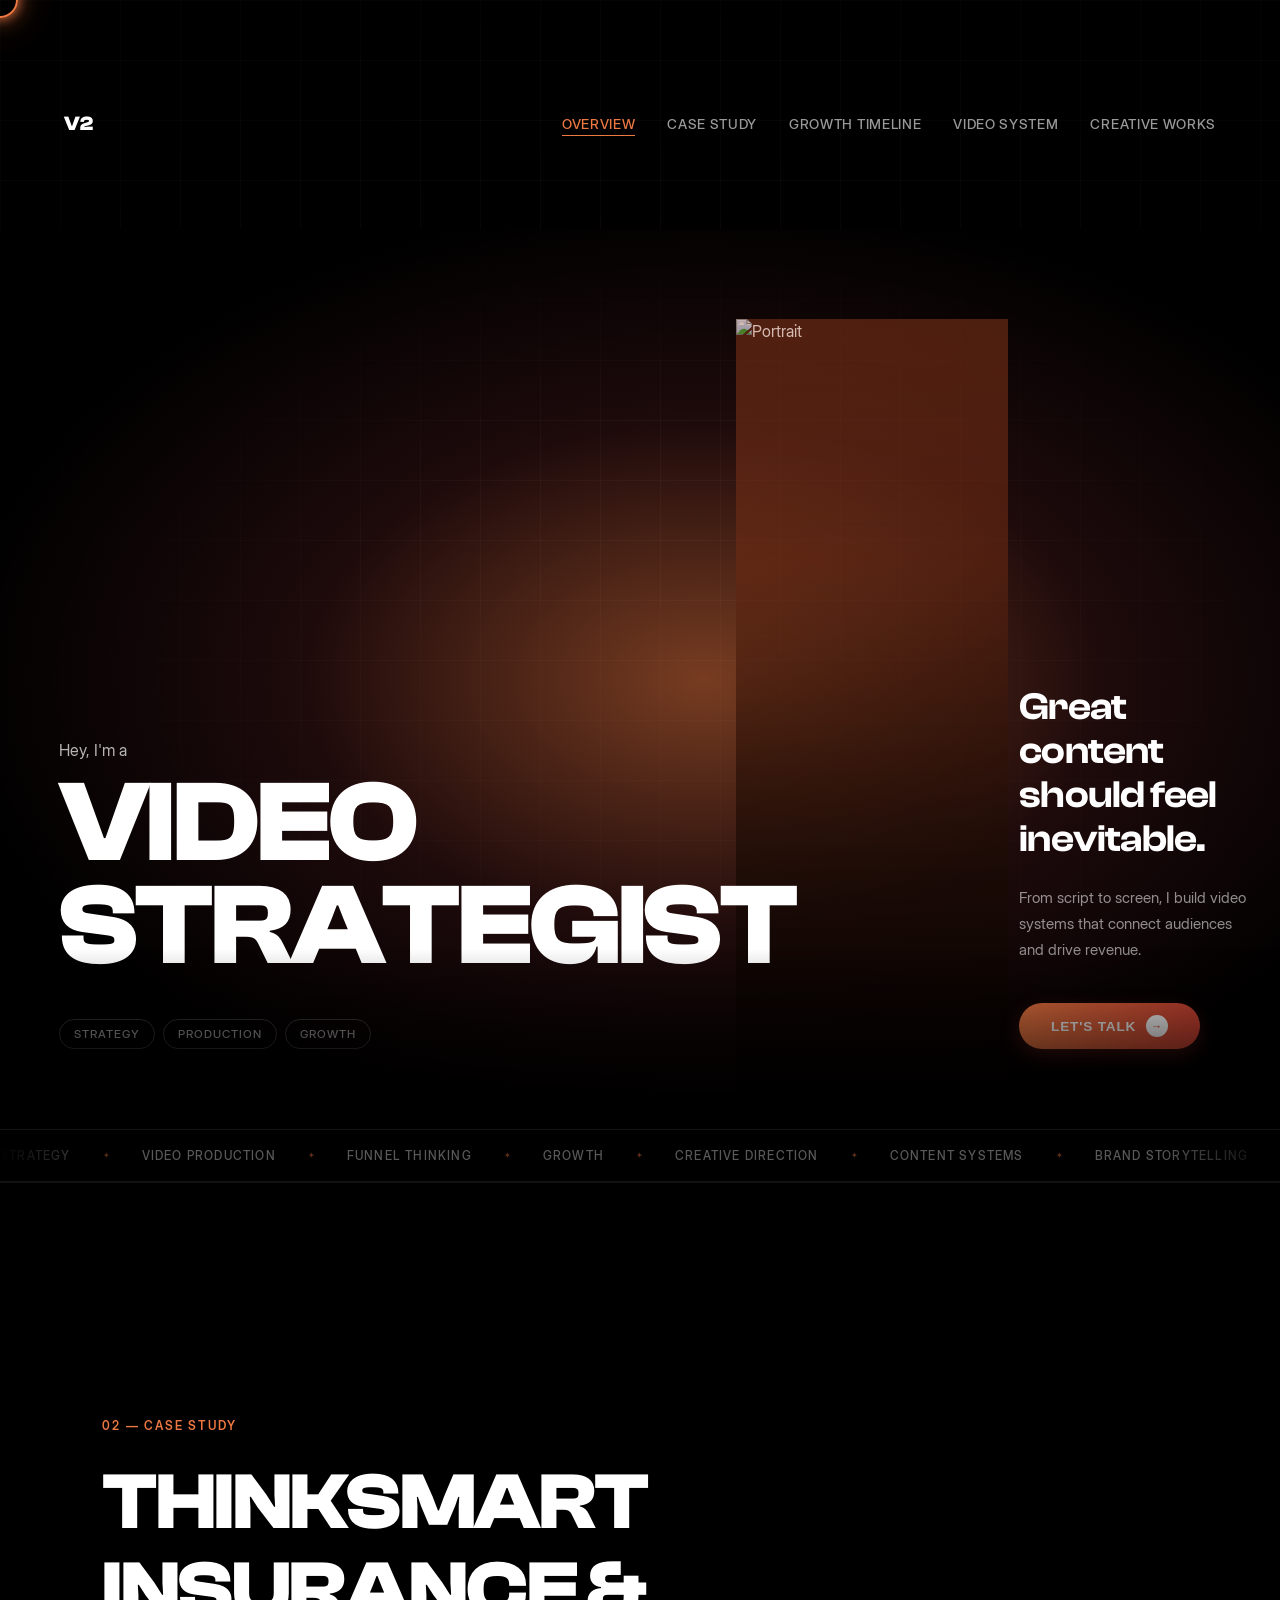
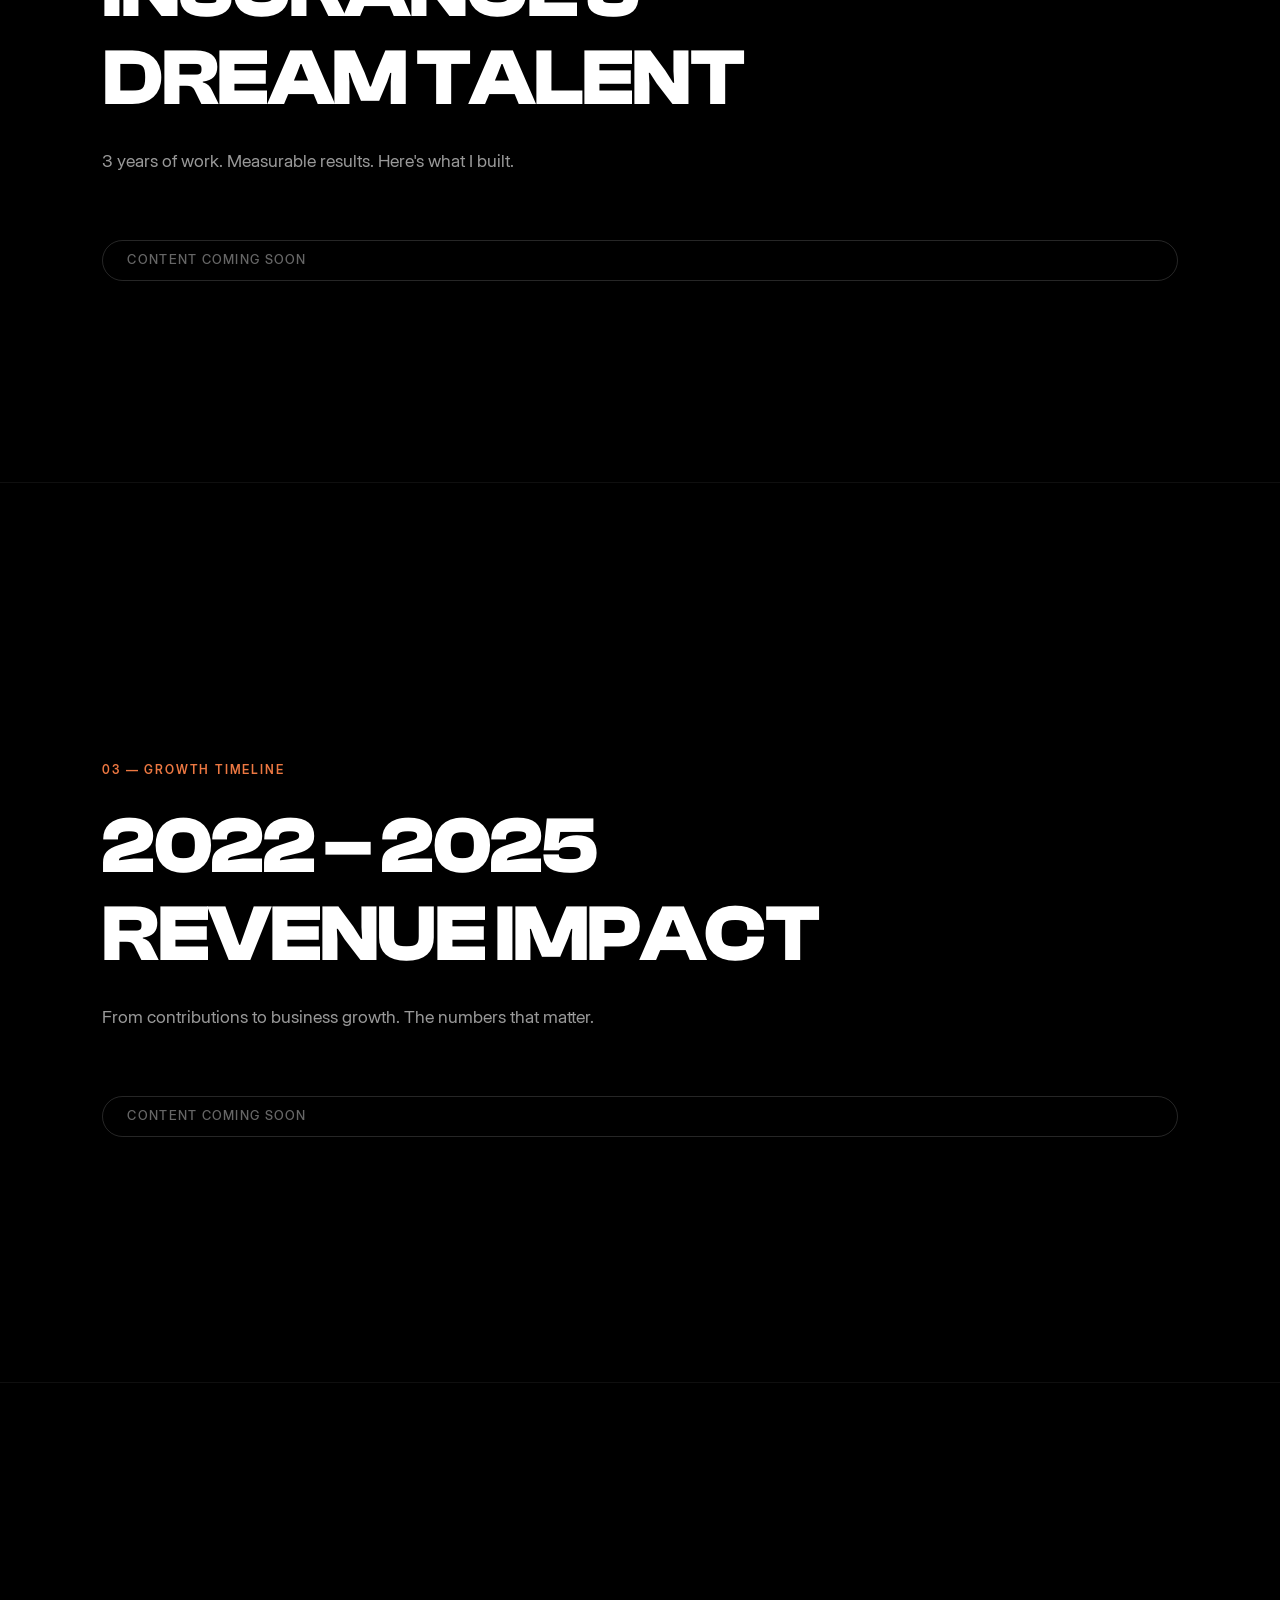
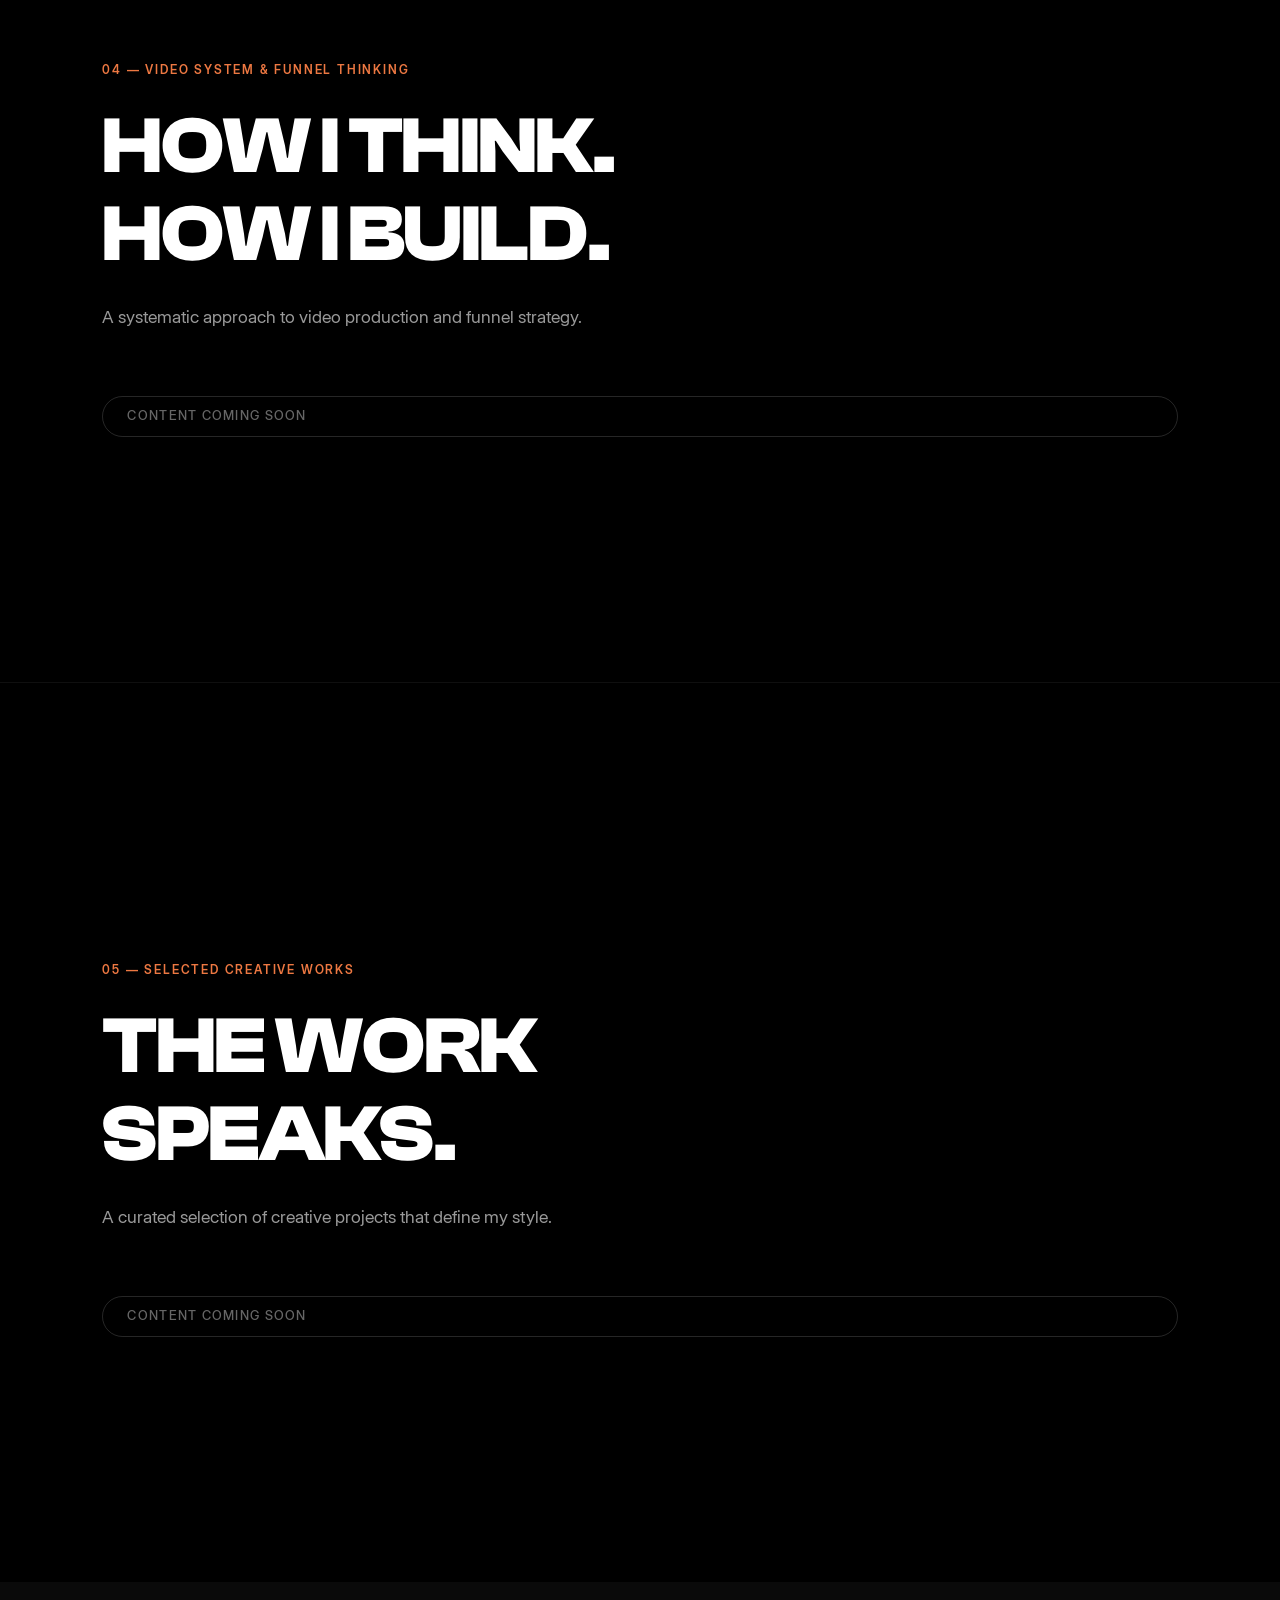
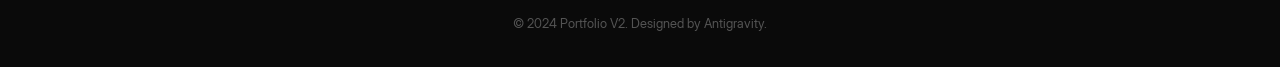
==== commit efbf3d72: "Add infinite marquee ticker and mouse-responsive grid background" ====
--- a/index.html
+++ b/index.html
@@ -8,6 +8,9 @@
     <meta name="description" content="My Personal Portfolio - A modern and sophisticated website design." />
   </head>
   <body>
+    <!-- Interactive grid background -->
+    <div class="grid-bg" id="grid-bg"></div>
+
     <!-- Custom cursor -->
     <div class="cursor-dot" id="cursor-dot"></div>
 
@@ -20,59 +23,11 @@
     <main id="main-root"></main>
     <div id="footer-root"></div>
 
-    <script>
-      async function loadComponent(id, path) {
-        try {
-          const res = await fetch(path);
-          const html = await res.text();
-          document.getElementById(id).insertAdjacentHTML('beforeend', html);
-        } catch (e) {
-          console.error(`Error loading ${path}:`, e);
-        }
-      }
-
-      async function init() {
-        await loadComponent('header-root', 'components/header.html');
-
-        // Load sections in strict order: 1 → 2 → 3 → 4 → 5
-        await loadComponent('main-root', 'components/hero.html');
-        await loadComponent('main-root', 'components/case-study.html');
-        await loadComponent('main-root', 'components/growth-timeline.html');
-        await loadComponent('main-root', 'components/video-system.html');
-        await loadComponent('main-root', 'components/creative-works.html');
-
-        await loadComponent('footer-root', 'components/footer.html');
-
-        // Smooth scroll for nav links
-        document.querySelectorAll('.nav-link').forEach(link => {
-          link.addEventListener('click', e => {
-            e.preventDefault();
-            const target = document.querySelector(link.getAttribute('href'));
-            if (target) target.scrollIntoView({ behavior: 'smooth' });
-          });
-        });
-
-        // Active nav highlight on scroll
-        const sections = document.querySelectorAll('section[id]');
-        const navLinks = document.querySelectorAll('.nav-link');
-        const observer = new IntersectionObserver(entries => {
-          entries.forEach(entry => {
-            if (entry.isIntersecting) {
-              navLinks.forEach(link => link.classList.remove('active'));
-              const active = document.querySelector(`.nav-link[href="#${entry.target.id}"]`);
-              if (active) active.classList.add('active');
-            }
-          });
-        }, { threshold: 0.4 });
-        sections.forEach(s => observer.observe(s));
-
-        // Load cursor & UI script after all components are ready
-        const cursorScript = document.createElement('script');
-        cursorScript.src = 'js/cursor.js';
-        document.body.appendChild(cursorScript);
-      }
-
-      window.addEventListener('DOMContentLoaded', init);
-    </script>
+    <!-- JS modules (order matters) -->
+    <script src="js/loader.js"></script>
+    <script src="js/nav.js"></script>
+    <script src="js/cursor.js"></script>
+    <script src="js/effects.js"></script>   <!-- grid bg, marquee -->
+    <script src="js/main.js"></script>
   </body>
 </html>
--- a/style.css
+++ b/style.css
@@ -189,30 +189,193 @@
   letter-spacing: -0.02em;
 }
 
+/* ══════════════════════════════════════════
+   HEADER (top bar — fades out on scroll)
+══════════════════════════════════════════ */
 header {
+  position: fixed;
+  top: 0;
+  left: 0;
+  width: 100%;
   padding: 1.5rem 5%;
   background: transparent;
+  z-index: 1000;
+  /* Only animate opacity + transform → GPU, zero layout cost */
+  opacity: 1;
+  transform: translateY(0);
+  transition: opacity 0.4s ease, transform 0.4s ease;
+  pointer-events: auto;
+}
+
+header.hidden {
+  opacity: 0;
+  transform: translateY(-100%);
+  pointer-events: none;   /* Prevent clicks when invisible */
+}
+
+/* ══════════════════════════════════════════
+   DOCK NAV — Icon + Tooltip style
+══════════════════════════════════════════ */
+.dock {
   position: fixed;
-  width: 100%;
-  top: 0;
+  bottom: 2rem;
+  left: 50%;
+  transform: translateX(-50%) translateY(calc(100% + 2.5rem));
   z-index: 1000;
-  transition: background 0.4s ease, backdrop-filter 0.4s ease, padding 0.3s ease;
-}
-
-header.scrolled {
-  background: rgba(0, 0, 0, 0.75);
-  backdrop-filter: blur(16px);
-  -webkit-backdrop-filter: blur(16px);
-  padding-top: 1rem;
-  padding-bottom: 1rem;
-  border-bottom: 1px solid rgba(255, 255, 255, 0.06);
-}
-
+  pointer-events: none;
+  opacity: 0;
+  transition:
+    opacity 0.45s cubic-bezier(0.4, 0, 0.2, 1),
+    transform 0.5s cubic-bezier(0.34, 1.56, 0.64, 1);
+}
+
+.dock ul {
+  display: flex;
+  list-style: none;
+  gap: 0.25rem;
+  align-items: center;
+  background: rgba(12, 12, 12, 0.9);
+  backdrop-filter: blur(24px);
+  -webkit-backdrop-filter: blur(24px);
+  border-radius: 50px;
+  border: 1px solid rgba(255, 255, 255, 0.1);
+  padding: 0.5rem 0.6rem;
+  box-shadow:
+    0 10px 40px rgba(0, 0, 0, 0.5),
+    0 0 0 1px rgba(255, 255, 255, 0.04),
+    0 -2px 20px rgba(237, 120, 66, 0.07);
+}
+
+/* Each dock item: icon button */
+.dock-item {
+  position: relative;
+  display: flex;
+  align-items: center;
+  justify-content: center;
+  width: 40px;
+  height: 40px;
+  border-radius: 50%;
+  text-decoration: none;
+  color: rgba(255, 255, 255, 0.5);
+  transition:
+    background 0.2s ease,
+    color 0.2s ease,
+    transform 0.25s cubic-bezier(0.34, 1.56, 0.64, 1);
+}
+
+/* SVG icon inside dock item */
+.dock-item svg {
+  width: 18px;
+  height: 18px;
+  fill: none;
+  stroke: currentColor;
+  stroke-width: 1.75;
+  stroke-linecap: round;
+  stroke-linejoin: round;
+  transition: stroke 0.2s ease;
+}
+
+/* Hover: magnify + highlight */
+.dock-item:hover {
+  background: rgba(255, 255, 255, 0.08);
+  color: rgba(255, 255, 255, 0.9);
+  transform: scale(1.2) translateY(-2px);
+}
+
+/* Active: orange tint + icon highlight */
+.dock-item.active {
+  color: var(--accent-color);
+  background: rgba(237, 120, 66, 0.12);
+}
+
+/* Active dot under icon */
+.dock ul li {
+  position: relative;
+  display: flex;
+  flex-direction: column;
+  align-items: center;
+}
+
+.dock ul li::after {
+  content: '';
+  width: 4px;
+  height: 4px;
+  border-radius: 50%;
+  background: var(--accent-color);
+  margin-top: 3px;
+  opacity: 0;
+  transition: opacity 0.2s ease;
+}
+
+.dock ul li:has(.dock-item.active)::after {
+  opacity: 1;
+}
+
+/* ── Tooltip (hover label) ── */
+.dock-item::before {
+  content: attr(data-tooltip);
+  position: absolute;
+  bottom: calc(100% + 14px);
+  left: 50%;
+  transform: translateX(-50%) translateY(6px);
+  background: rgba(20, 20, 20, 0.95);
+  color: rgba(255, 255, 255, 0.9);
+  font-family: var(--font-body);
+  font-size: 0.68rem;
+  font-weight: 500;
+  letter-spacing: 0.04em;
+  text-transform: uppercase;
+  white-space: nowrap;
+  padding: 0.3rem 0.7rem;
+  border-radius: 6px;
+  border: 1px solid rgba(255, 255, 255, 0.08);
+  pointer-events: none;
+  opacity: 0;
+  transition: opacity 0.2s ease, transform 0.2s ease;
+}
+
+/* Tooltip arrow */
+.dock-item::after {
+  content: '';
+  position: absolute;
+  bottom: calc(100% + 8px);
+  left: 50%;
+  transform: translateX(-50%);
+  border: 5px solid transparent;
+  border-top-color: rgba(20, 20, 20, 0.95);
+  pointer-events: none;
+  opacity: 0;
+  transition: opacity 0.2s ease;
+}
+
+.dock-item:hover::before {
+  opacity: 1;
+  transform: translateX(-50%) translateY(0);
+}
+
+.dock-item:hover::after {
+  opacity: 1;
+}
+
+/* Dock visible state */
+.dock.visible {
+  opacity: 1;
+  transform: translateX(-50%) translateY(0);
+  pointer-events: auto;
+}
+
+/* ══════════════════════════════════════════
+   SHARED NAV STYLES (top header nav)
+══════════════════════════════════════════ */
 nav {
   display: flex;
   justify-content: space-between;
   align-items: center;
 }
+
+/* Hamburger hidden on desktop */
+.menu-toggle { display: none; }
+
 
 .logo {
   font-family: var(--font-heading);
@@ -525,3 +688,282 @@
   font-size: 0.8rem;
   font-family: var(--font-body);
 }
+
+/* ════════════════════════════════════════
+   RESPONSIVE — Tablet (≤ 1024px)
+════════════════════════════════════════ */
+@media (max-width: 1024px) {
+  .hero {
+    grid-template-columns: 1fr 1fr;
+    grid-template-rows: auto auto;
+  }
+
+  .hero-left  { padding: 8rem 3% 4rem 5%; }
+  .hero-right { padding: 8rem 5% 4rem 3%; }
+
+  .hero-center {
+    grid-column: 1 / -1;
+    order: -1;           /* Photo goes full-width on top */
+    height: 60vh;
+  }
+
+  .hero-photo-wrap { height: 60vh; }
+
+  .hero-title { font-size: clamp(3rem, 8vw, 5.5rem); }
+
+  .section-page { padding: 7rem 6% 5rem; }
+}
+
+/* ════════════════════════════════════════
+   RESPONSIVE — Mobile (≤ 768px)
+════════════════════════════════════════ */
+@media (max-width: 768px) {
+
+  /* ── Hide custom cursor on touch devices ── */
+  .cursor-dot { display: none; }
+  body.is-scrolling { cursor: auto; }
+
+  /* ── Header / Nav ── */
+  nav ul { display: none; }
+  nav ul.open { display: flex; flex-direction: column; gap: 0; }
+
+  /* On mobile, disable pill dock — revert to full-width sticky at top */
+  header.docked {
+    width: 100%;
+    left: 0;
+    transform: none;
+    top: 0;
+    bottom: auto;
+    padding: 1rem 5%;
+    border-radius: 0;
+  }
+
+  header.docked .logo    { display: block; }
+  header.docked .menu-toggle { display: flex; }
+
+  nav {
+    position: relative;
+    flex-wrap: wrap;
+  }
+
+  /* Hamburger button */
+  .menu-toggle {
+    display: flex;
+    flex-direction: column;
+    justify-content: space-between;
+    width: 24px;
+    height: 18px;
+    background: none;
+    border: none;
+    cursor: pointer;
+    padding: 0;
+    z-index: 1100;
+  }
+
+  .menu-toggle span {
+    display: block;
+    width: 100%;
+    height: 2px;
+    background: white;
+    border-radius: 2px;
+    transition: all 0.3s ease;
+  }
+
+  /* Animated hamburger → X */
+  .menu-toggle.open span:nth-child(1) { transform: translateY(8px) rotate(45deg); }
+  .menu-toggle.open span:nth-child(2) { opacity: 0; }
+  .menu-toggle.open span:nth-child(3) { transform: translateY(-8px) rotate(-45deg); }
+
+  /* Mobile nav dropdown */
+  nav ul {
+    position: absolute;
+    top: 100%;
+    left: -5%;
+    width: 110vw;
+    background: rgba(0, 0, 0, 0.95);
+    backdrop-filter: blur(16px);
+    padding: 1.5rem 5%;
+    border-bottom: 1px solid rgba(255,255,255,0.1);
+    gap: 0;
+  }
+
+  nav ul li { border-bottom: 1px solid rgba(255,255,255,0.06); }
+  nav ul li a {
+    display: block;
+    padding: 1rem 0;
+    font-size: 1rem;
+  }
+
+  /* ── Hero → single column on mobile ── */
+  .hero {
+    grid-template-columns: 1fr;
+    grid-template-rows: auto auto auto;
+    min-height: auto;
+    padding-bottom: 2rem;
+  }
+
+  .hero-center {
+    grid-column: 1;
+    order: -1;
+    height: 55vw;
+    min-height: 240px;
+  }
+
+  .hero-photo-wrap { height: 100%; }
+
+  .hero-left {
+    padding: 2.5rem 6% 1.5rem;
+    order: 0;
+  }
+
+  .hero-right {
+    padding: 1.5rem 6% 3rem;
+    order: 1;
+  }
+
+  .hero-title { font-size: clamp(2.8rem, 12vw, 4.5rem); }
+  .hero-tagline { font-size: clamp(1.4rem, 6vw, 2rem); }
+  .hero-sub { max-width: 100%; }
+
+  /* ── Section Pages ── */
+  .section-page { padding: 6rem 6% 4rem; }
+  .section-page h2 { font-size: clamp(2rem, 9vw, 3rem); }
+
+  /* ── Topic list: smaller gap ── */
+  .topic-list { gap: 1.5rem; padding: 1.5rem 6%; }
+
+  /* ── Back to top: smaller + closer to edge ── */
+  #back-to-top {
+    width: 40px;
+    height: 40px;
+    bottom: 1.5rem;
+    right: 1.5rem;
+  }
+}
+
+/* ════════════════════════════════════════
+   RESPONSIVE — Small Mobile (≤ 480px)
+════════════════════════════════════════ */
+@media (max-width: 480px) {
+  .hero-title { font-size: clamp(2.4rem, 13vw, 3.5rem); }
+  header { padding: 1.2rem 5%; }
+}
+
+/* ════════════════════════════════════════
+   INTERACTIVE GRID BACKGROUND
+   JS updates --mx / --my on mousemove
+════════════════════════════════════════ */
+.grid-bg {
+  --mx: 50%;
+  --my: 50%;
+  position: fixed;
+  inset: 0;
+  z-index: 0;
+  pointer-events: none;
+  /* Grid lines */
+  background-image:
+    linear-gradient(rgba(255,255,255,0.03) 1px, transparent 1px),
+    linear-gradient(90deg, rgba(255,255,255,0.03) 1px, transparent 1px);
+  background-size: 60px 60px;
+  /* Mouse glow — radial highlight that follows cursor */
+  mask-image: radial-gradient(
+    ellipse 60% 60% at var(--mx) var(--my),
+    black 0%,
+    transparent 100%
+  );
+  -webkit-mask-image: radial-gradient(
+    ellipse 60% 60% at var(--mx) var(--my),
+    black 0%,
+    transparent 100%
+  );
+}
+
+/* Subtle overall grid fade on body (always visible, dimmer) */
+body::before {
+  content: '';
+  position: fixed;
+  inset: 0;
+  z-index: 0;
+  pointer-events: none;
+  background-image:
+    linear-gradient(rgba(255,255,255,0.015) 1px, transparent 1px),
+    linear-gradient(90deg, rgba(255,255,255,0.015) 1px, transparent 1px);
+  background-size: 60px 60px;
+}
+
+/* Make sure page content sits above the grid */
+header, .dock, #cursor-dot, #back-to-top, #main-root, #header-root, #footer-root {
+  position: relative;
+  z-index: 1;
+}
+
+/* ════════════════════════════════════════
+   MARQUEE TICKER
+════════════════════════════════════════ */
+.marquee-wrap {
+  overflow: hidden;
+  border-top: 1px solid rgba(255, 255, 255, 0.08);
+  border-bottom: 1px solid rgba(255, 255, 255, 0.08);
+  background: var(--background-color);
+  padding: 1rem 0;
+  position: relative;
+  z-index: 1;
+}
+
+.marquee-wrap::before,
+.marquee-wrap::after {
+  content: '';
+  position: absolute;
+  top: 0;
+  bottom: 0;
+  width: 120px;
+  z-index: 2;
+  pointer-events: none;
+}
+
+.marquee-wrap::before {
+  left: 0;
+  background: linear-gradient(to right, var(--background-color), transparent);
+}
+
+.marquee-wrap::after {
+  right: 0;
+  background: linear-gradient(to left, var(--background-color), transparent);
+}
+
+.marquee-track {
+  display: flex;
+  align-items: center;
+  gap: 2rem;
+  width: max-content;
+  animation: marquee-scroll 28s linear infinite;
+}
+
+.marquee-wrap:hover .marquee-track {
+  animation-play-state: paused; /* Pause on hover */
+}
+
+.marquee-item {
+  font-family: var(--font-body);
+  font-size: 0.75rem;
+  font-weight: 500;
+  color: rgba(255, 255, 255, 0.35);
+  text-transform: uppercase;
+  letter-spacing: 0.1em;
+  white-space: nowrap;
+  transition: color 0.3s ease;
+}
+
+.marquee-item:hover { color: var(--accent-color); }
+
+.marquee-sep {
+  color: var(--accent-color);
+  opacity: 0.4;
+  font-size: 0.5rem;
+  flex-shrink: 0;
+}
+
+@keyframes marquee-scroll {
+  0%   { transform: translateX(0); }
+  100% { transform: translateX(-50%); } /* Move exactly half = 1 full set */
+}
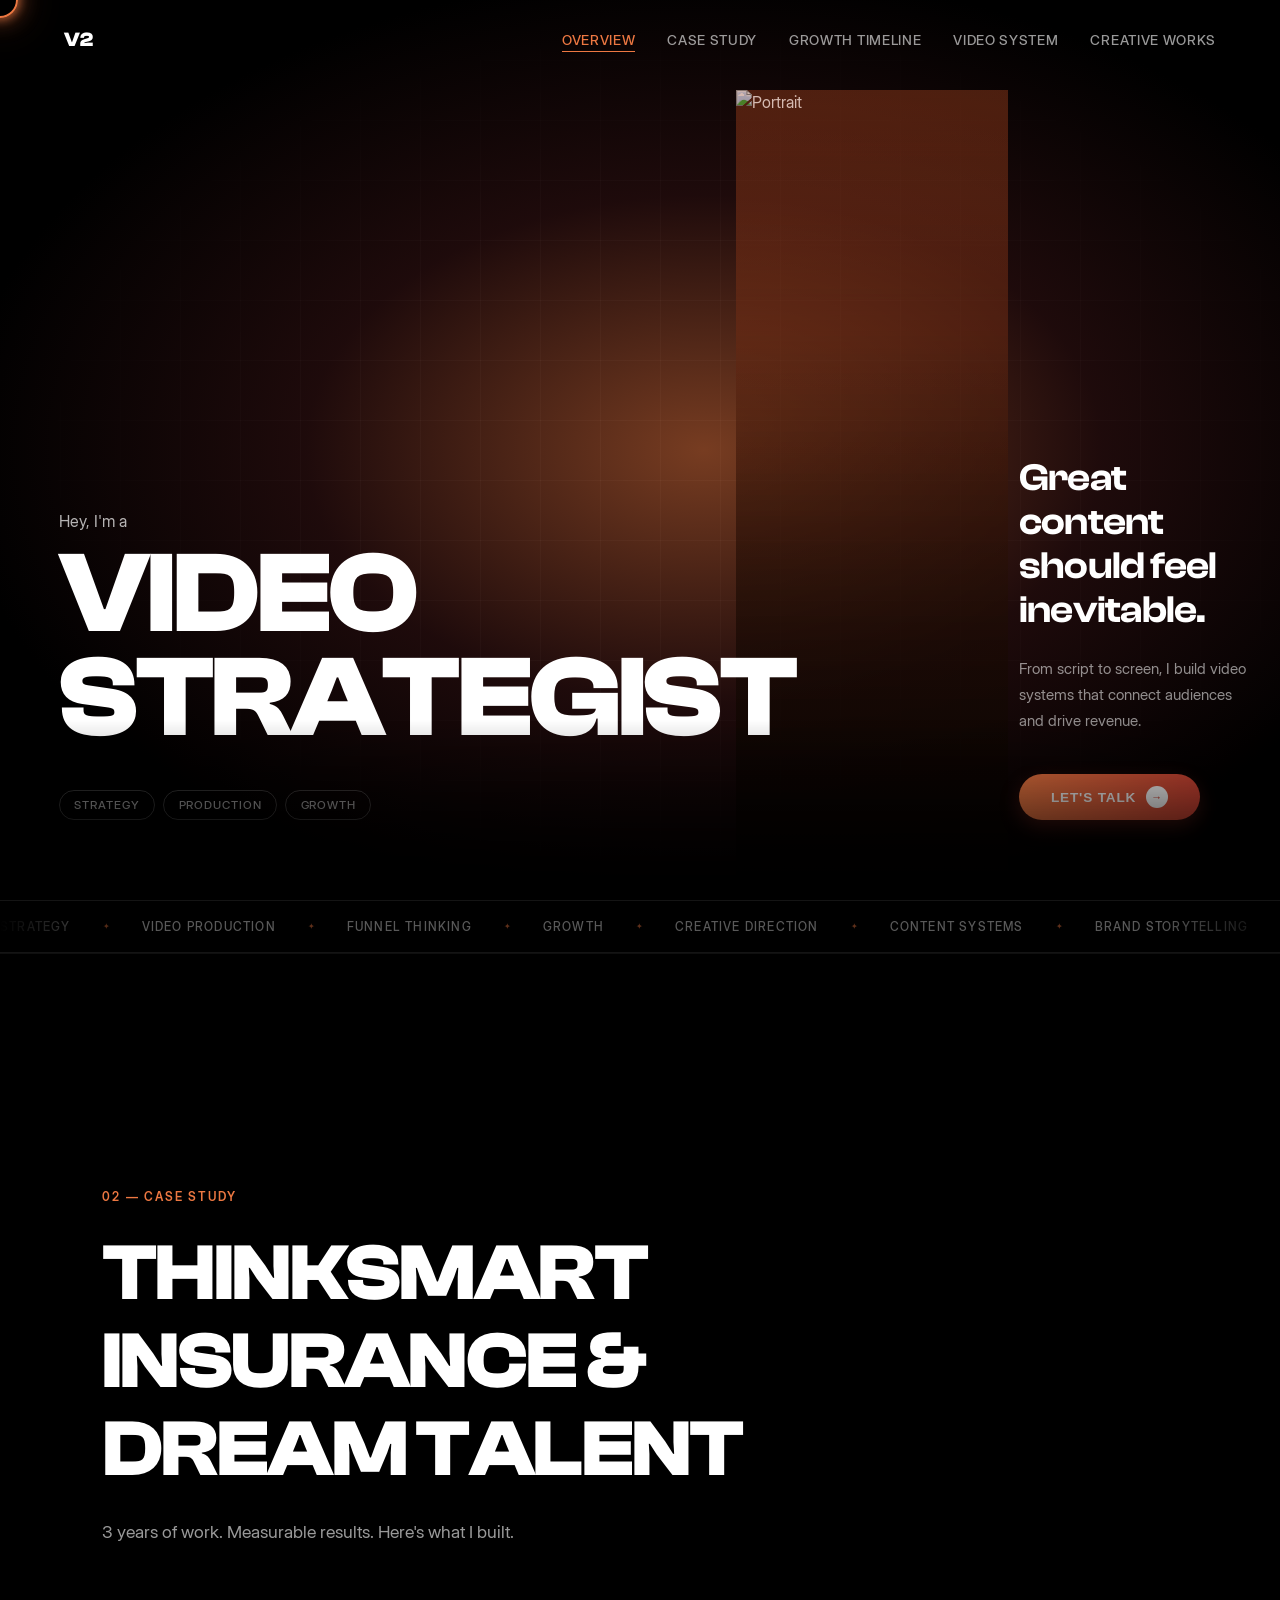
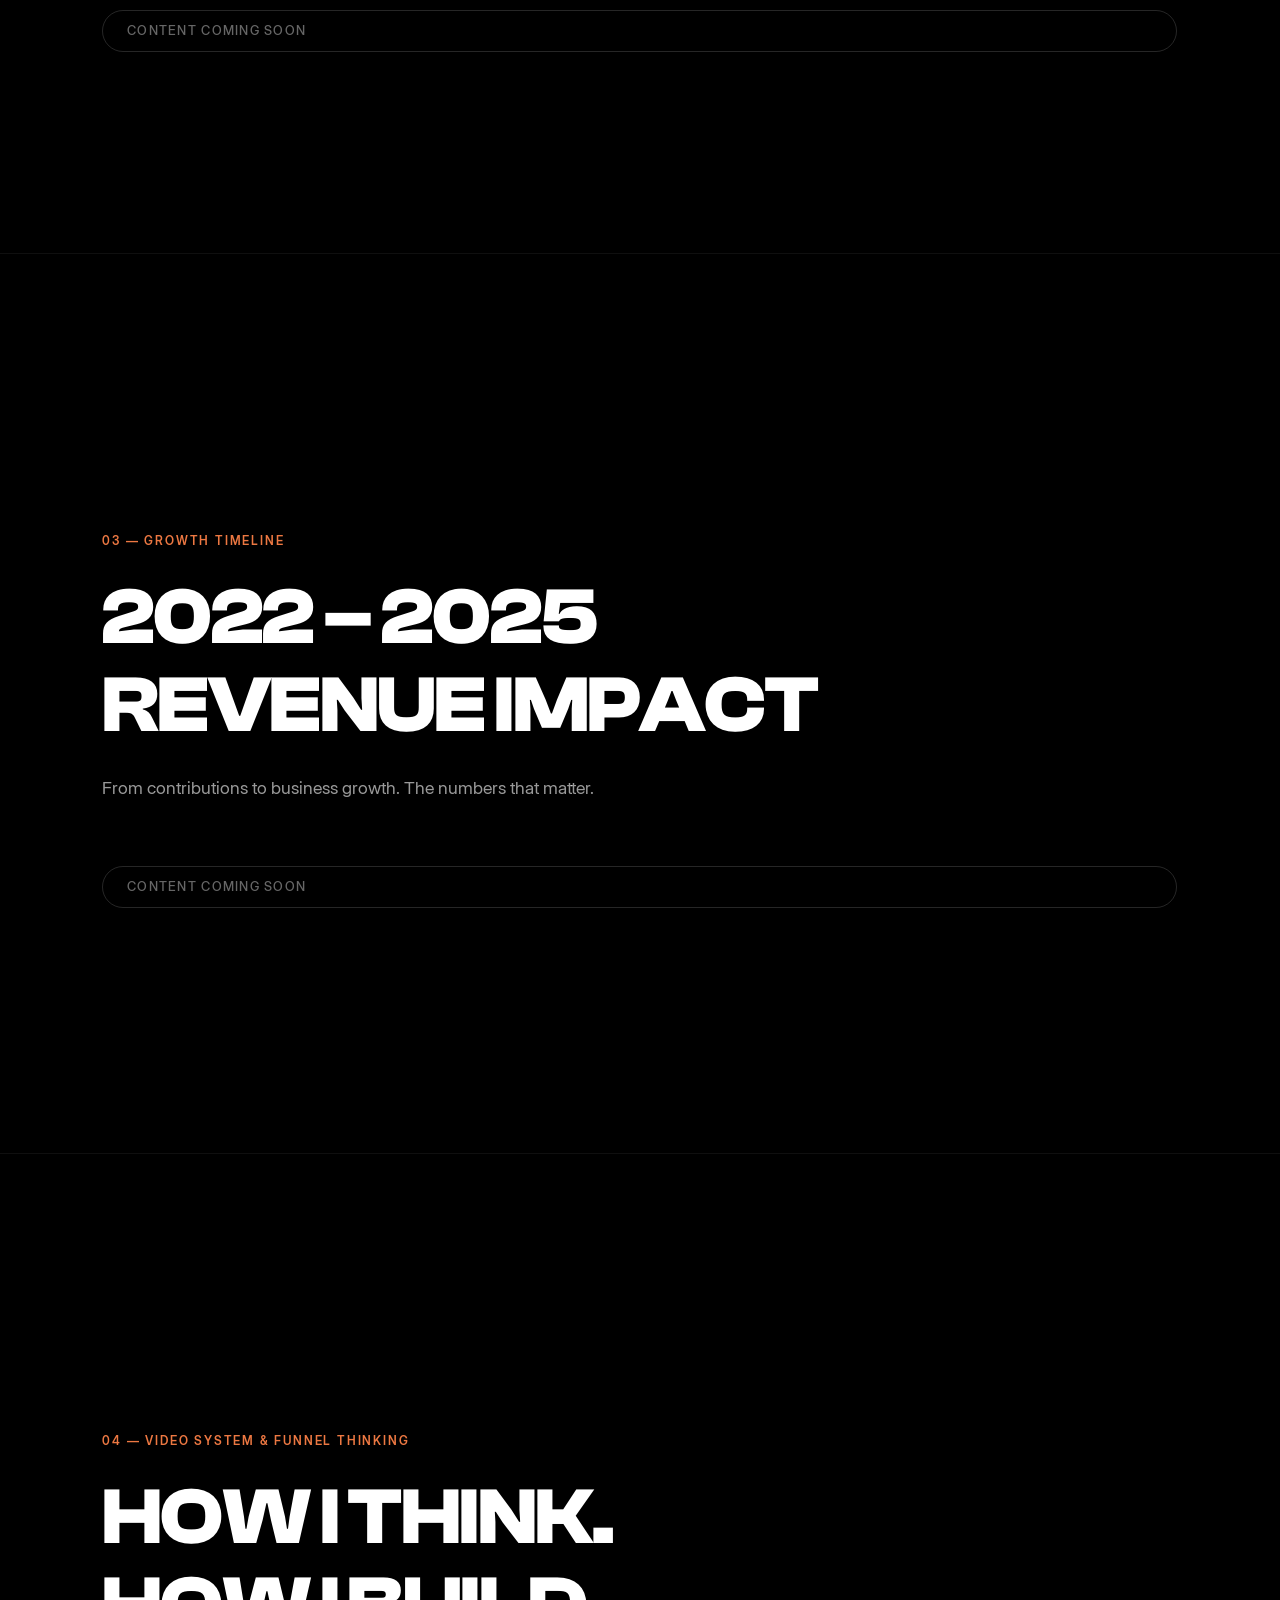
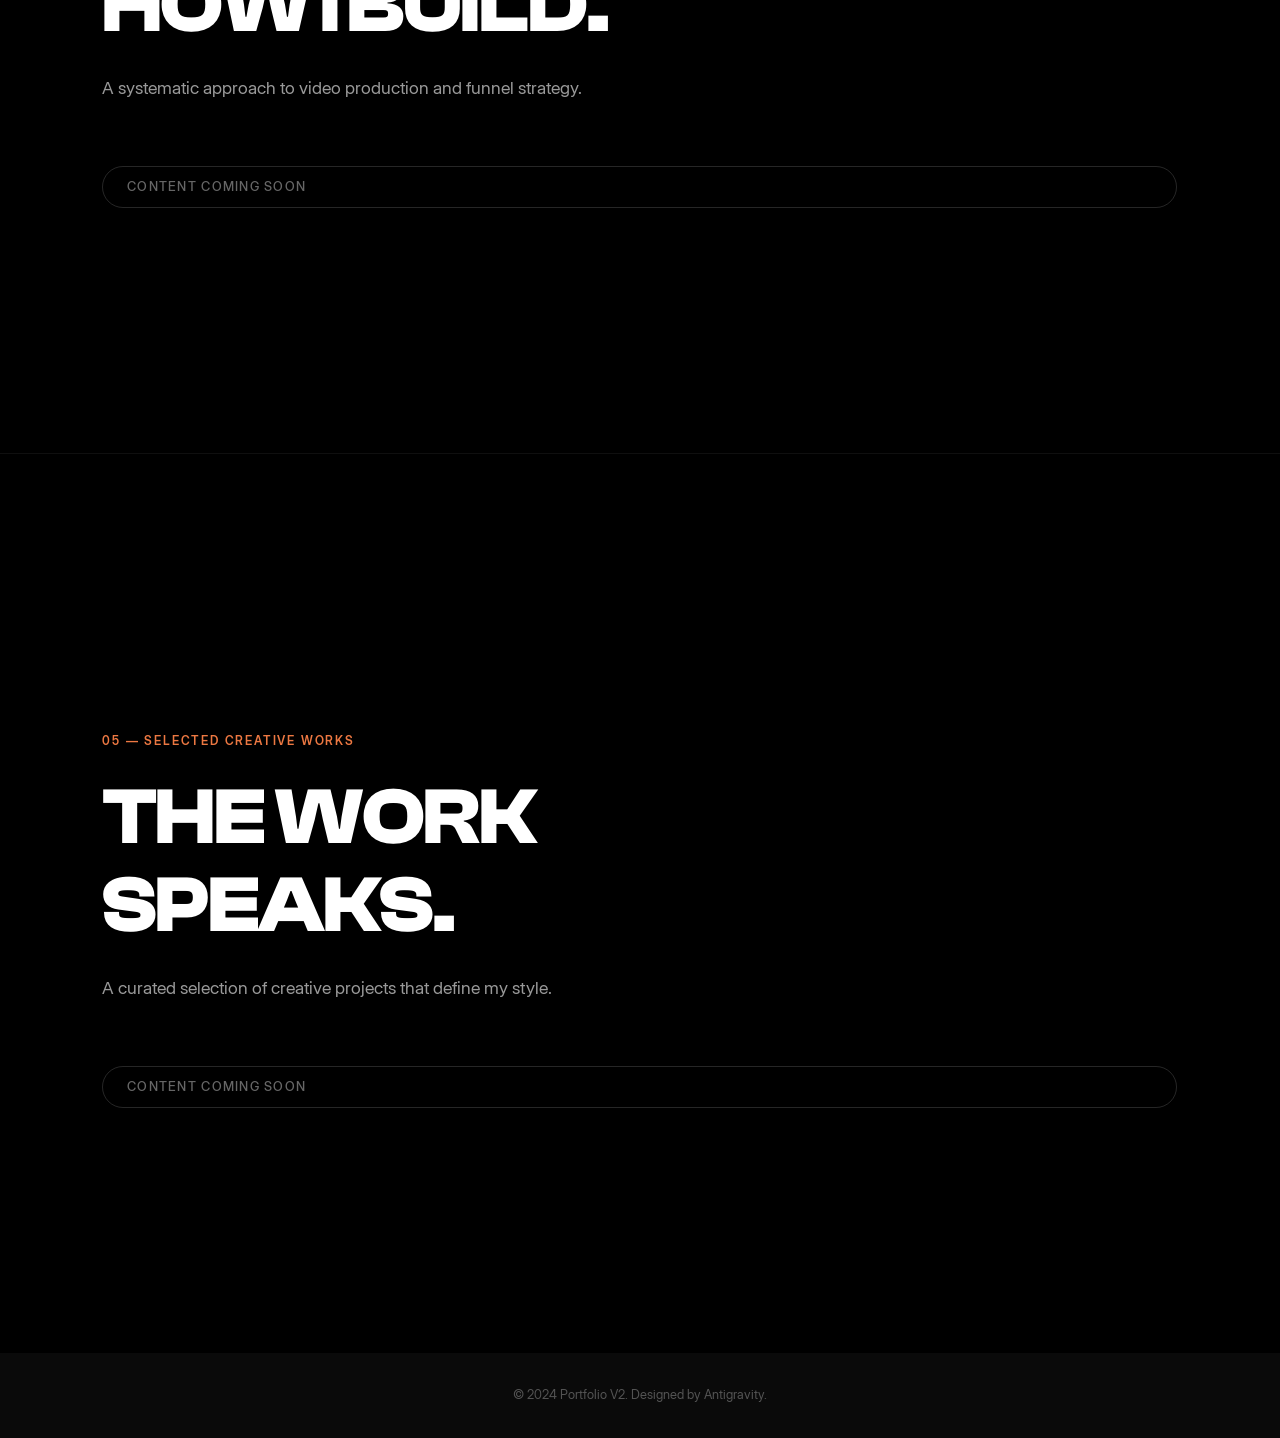
==== commit 2f3f3dd8: "Add scroll animation system: hero stagger, section reveal, fade-up, will-change hints" ====
--- a/index.html
+++ b/index.html
@@ -27,7 +27,8 @@
     <script src="js/loader.js"></script>
     <script src="js/nav.js"></script>
     <script src="js/cursor.js"></script>
-    <script src="js/effects.js"></script>   <!-- grid bg, marquee -->
+    <script src="js/effects.js"></script>   <!-- grid bg -->
+    <script src="js/animations.js"></script> <!-- scroll animations -->
     <script src="js/main.js"></script>
   </body>
 </html>
--- a/style.css
+++ b/style.css
@@ -160,6 +160,69 @@
   stroke-width: 2.5;
   stroke-linecap: round;
   stroke-linejoin: round;
+}
+
+/* ════════════════════════════════════════
+   ANIMATION SYSTEM
+   All animations use ONLY transform + opacity
+   → GPU-accelerated, zero layout cost, 60fps
+════════════════════════════════════════ */
+
+/* ── Keyframes ── */
+@keyframes fadeUp {
+  from { opacity: 0; transform: translateY(24px); }
+  to   { opacity: 1; transform: translateY(0); }
+}
+
+@keyframes fadeIn {
+  from { opacity: 0; }
+  to   { opacity: 1; }
+}
+
+/* ── Initial hidden state (set via JS before animation fires) ── */
+.anim-ready {
+  opacity: 0;
+  transform: translateY(20px);
+  will-change: transform, opacity;
+}
+
+/* ── Animate in (JS adds this class) ── */
+.anim-in {
+  animation: fadeUp 0.7s cubic-bezier(0.16, 1, 0.3, 1) forwards;
+  will-change: transform, opacity;
+}
+
+/* ── Section reveal on scroll ── */
+.section-hidden {
+  opacity: 0;
+  transform: translateY(32px);
+  transition:
+    opacity 0.7s cubic-bezier(0.16, 1, 0.3, 1),
+    transform 0.7s cubic-bezier(0.16, 1, 0.3, 1);
+  will-change: transform, opacity;
+}
+
+.section-visible {
+  opacity: 1;
+  transform: translateY(0);
+}
+
+/* ── Smooth scrolling globally ── */
+html {
+  scroll-behavior: smooth;
+}
+
+/* ── will-change hints for fixed animated elements ── */
+header {
+  will-change: opacity, transform;
+}
+
+.dock {
+  will-change: opacity, transform;
+}
+
+#cursor-dot {
+  will-change: transform, opacity;
 }
 
 * {
@@ -858,7 +921,7 @@
   --my: 50%;
   position: fixed;
   inset: 0;
-  z-index: 0;
+  z-index: -1;           /* Below everything */
   pointer-events: none;
   /* Grid lines */
   background-image:
@@ -878,23 +941,17 @@
   );
 }
 
-/* Subtle overall grid fade on body (always visible, dimmer) */
+/* Subtle overall grid (always visible, very dim) */
 body::before {
   content: '';
   position: fixed;
   inset: 0;
-  z-index: 0;
+  z-index: -1;           /* Below all content */
   pointer-events: none;
   background-image:
     linear-gradient(rgba(255,255,255,0.015) 1px, transparent 1px),
     linear-gradient(90deg, rgba(255,255,255,0.015) 1px, transparent 1px);
   background-size: 60px 60px;
-}
-
-/* Make sure page content sits above the grid */
-header, .dock, #cursor-dot, #back-to-top, #main-root, #header-root, #footer-root {
-  position: relative;
-  z-index: 1;
 }
 
 /* ════════════════════════════════════════
